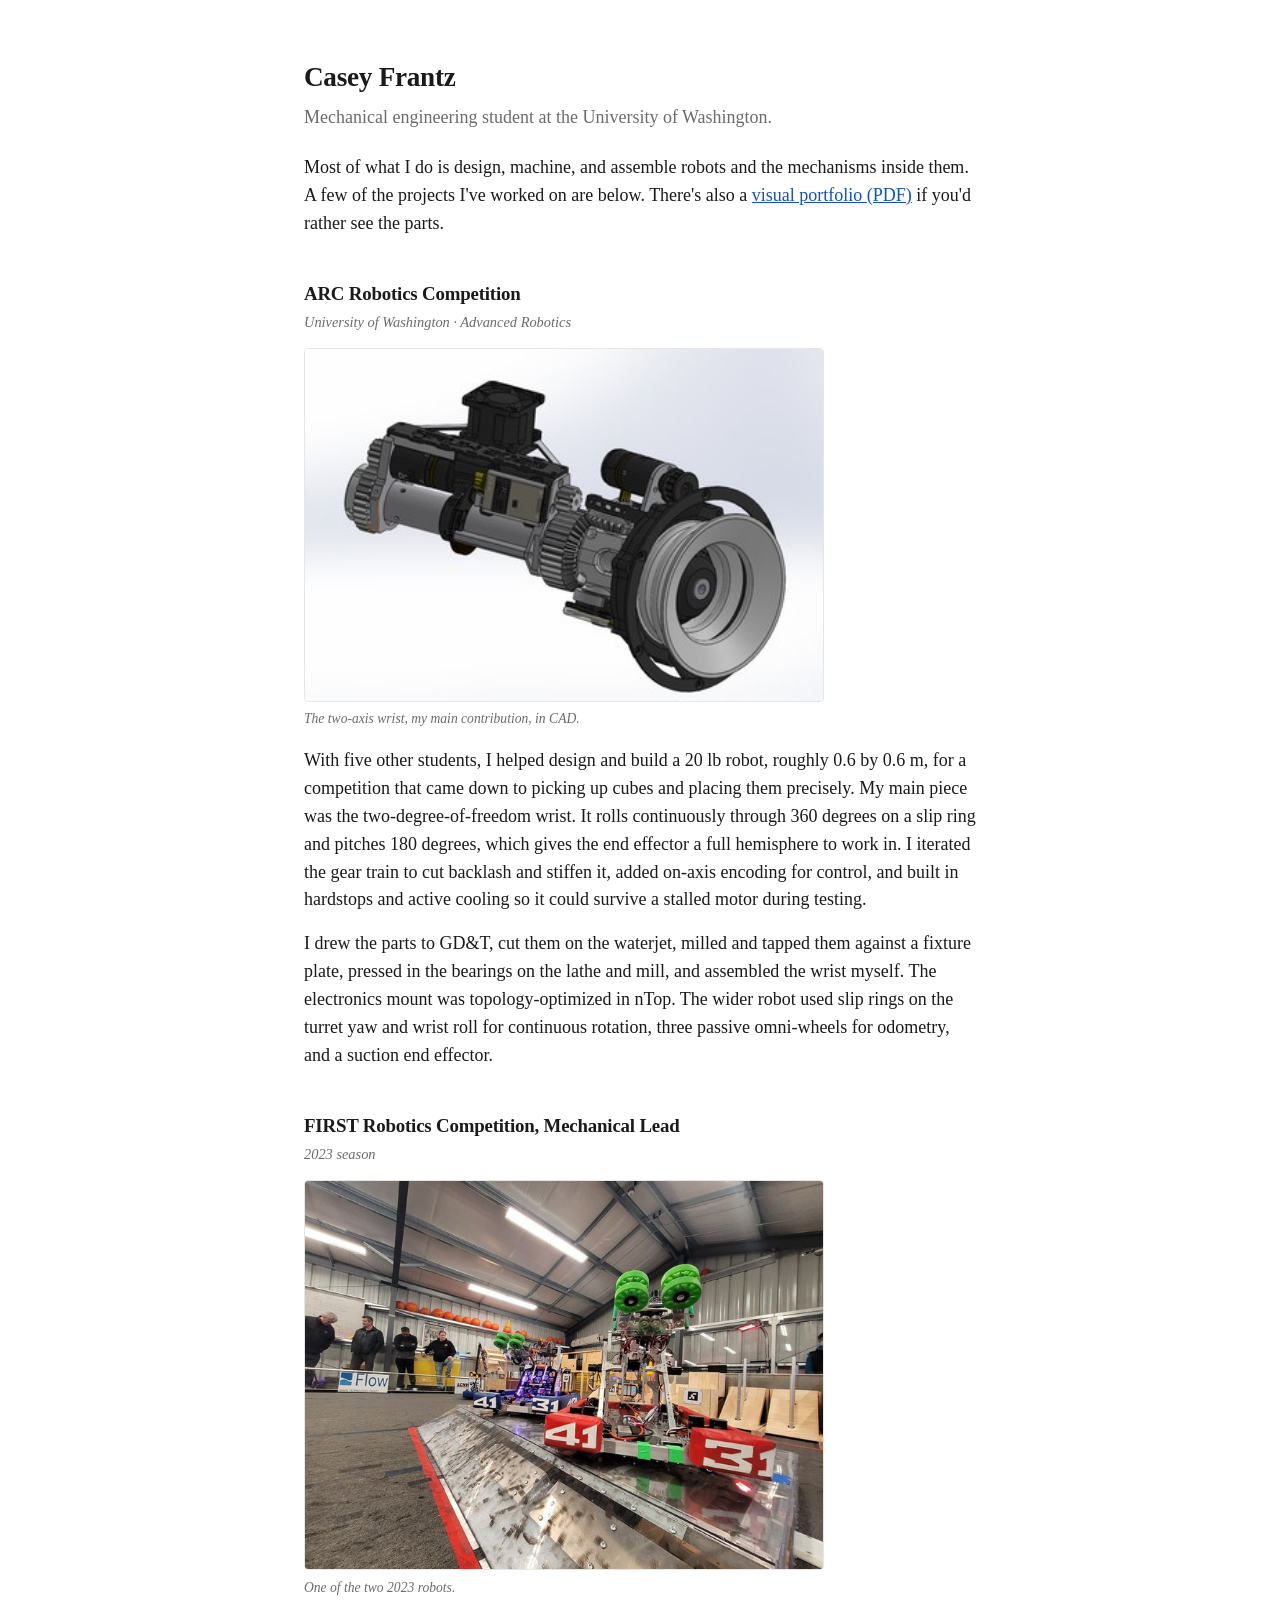
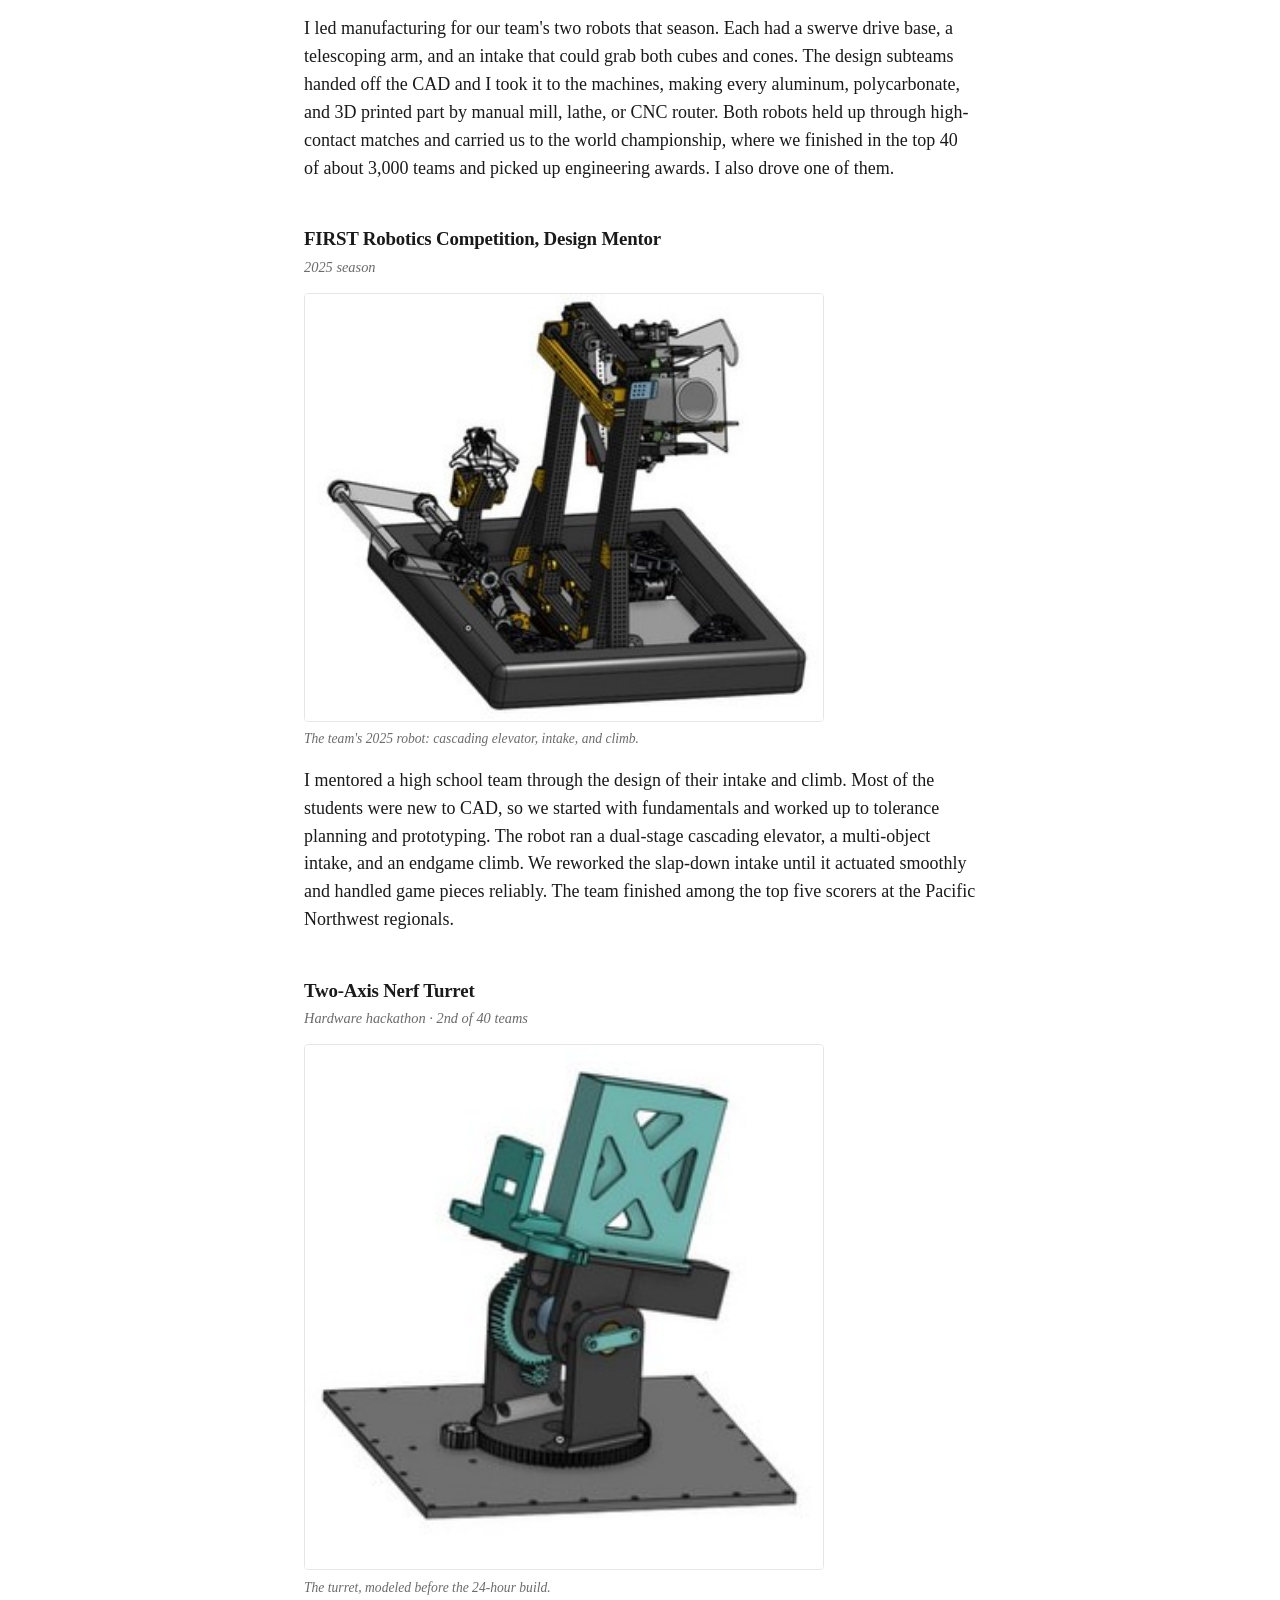
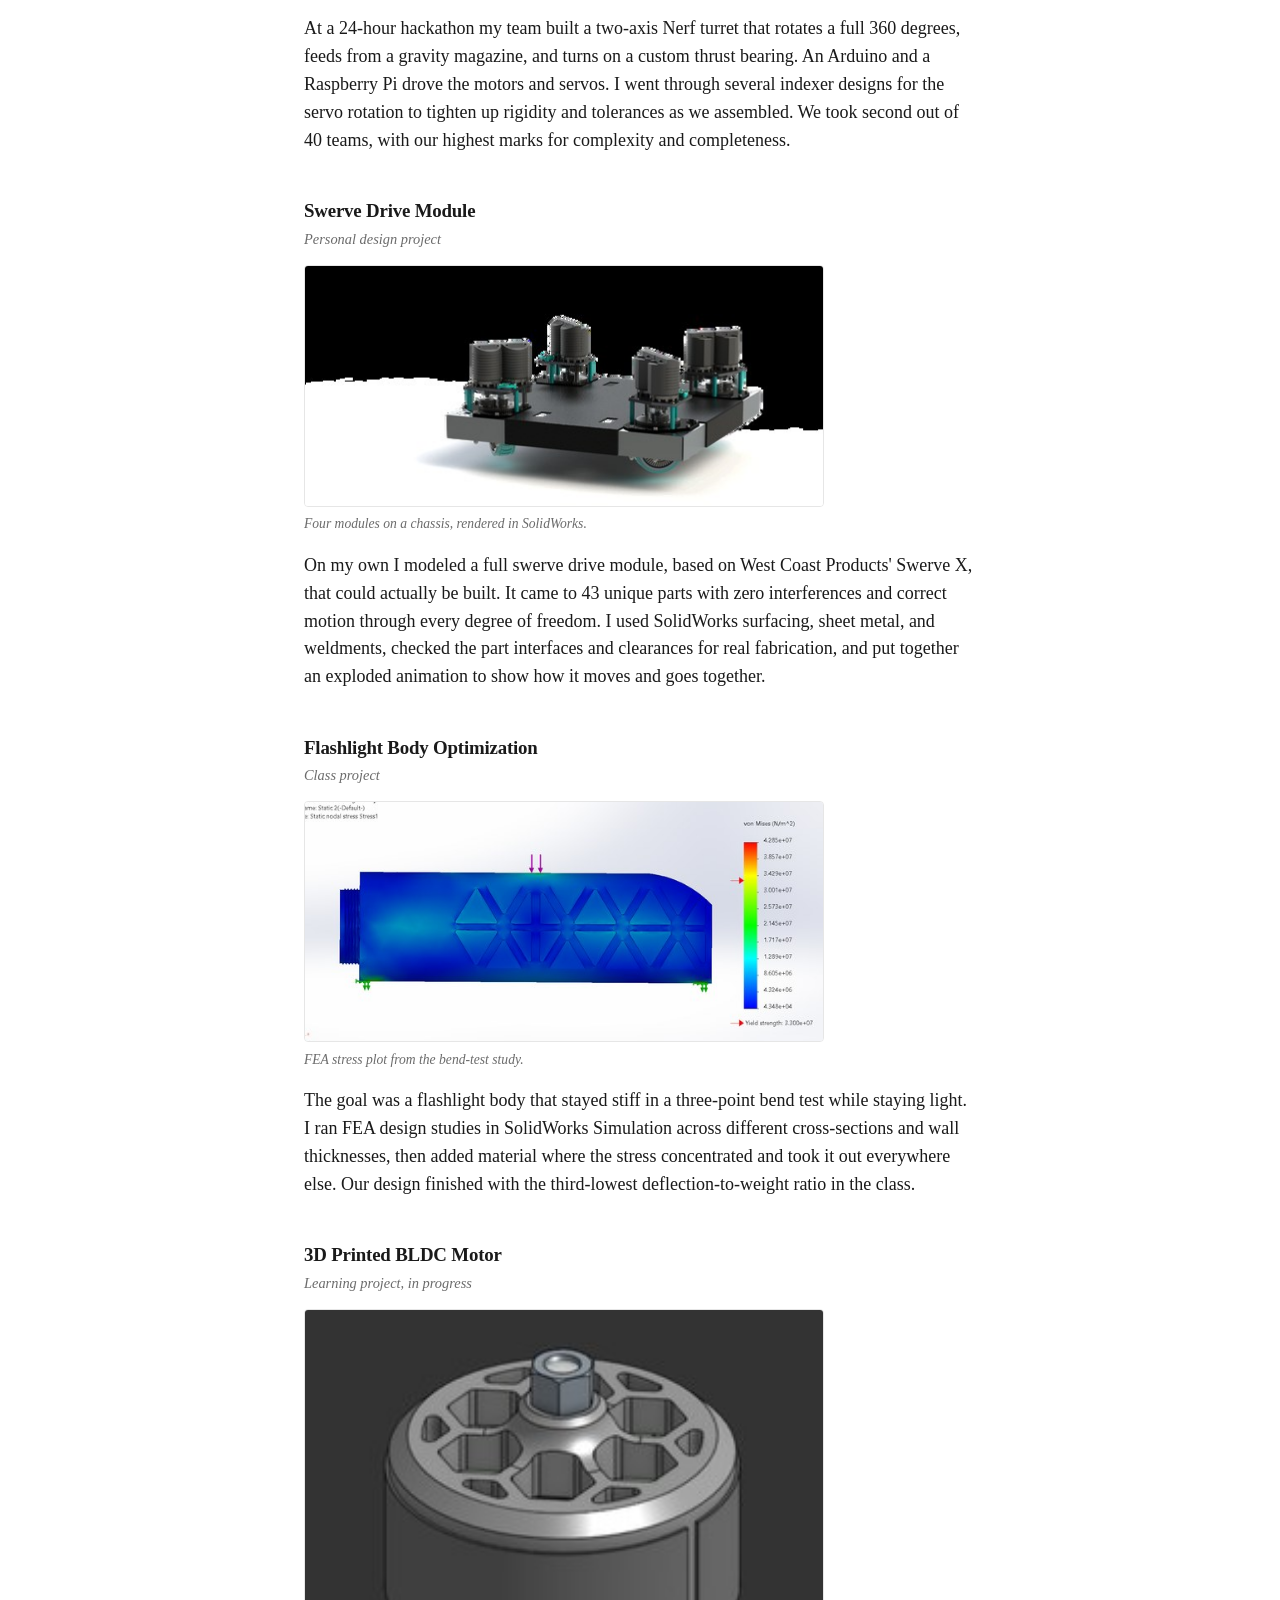
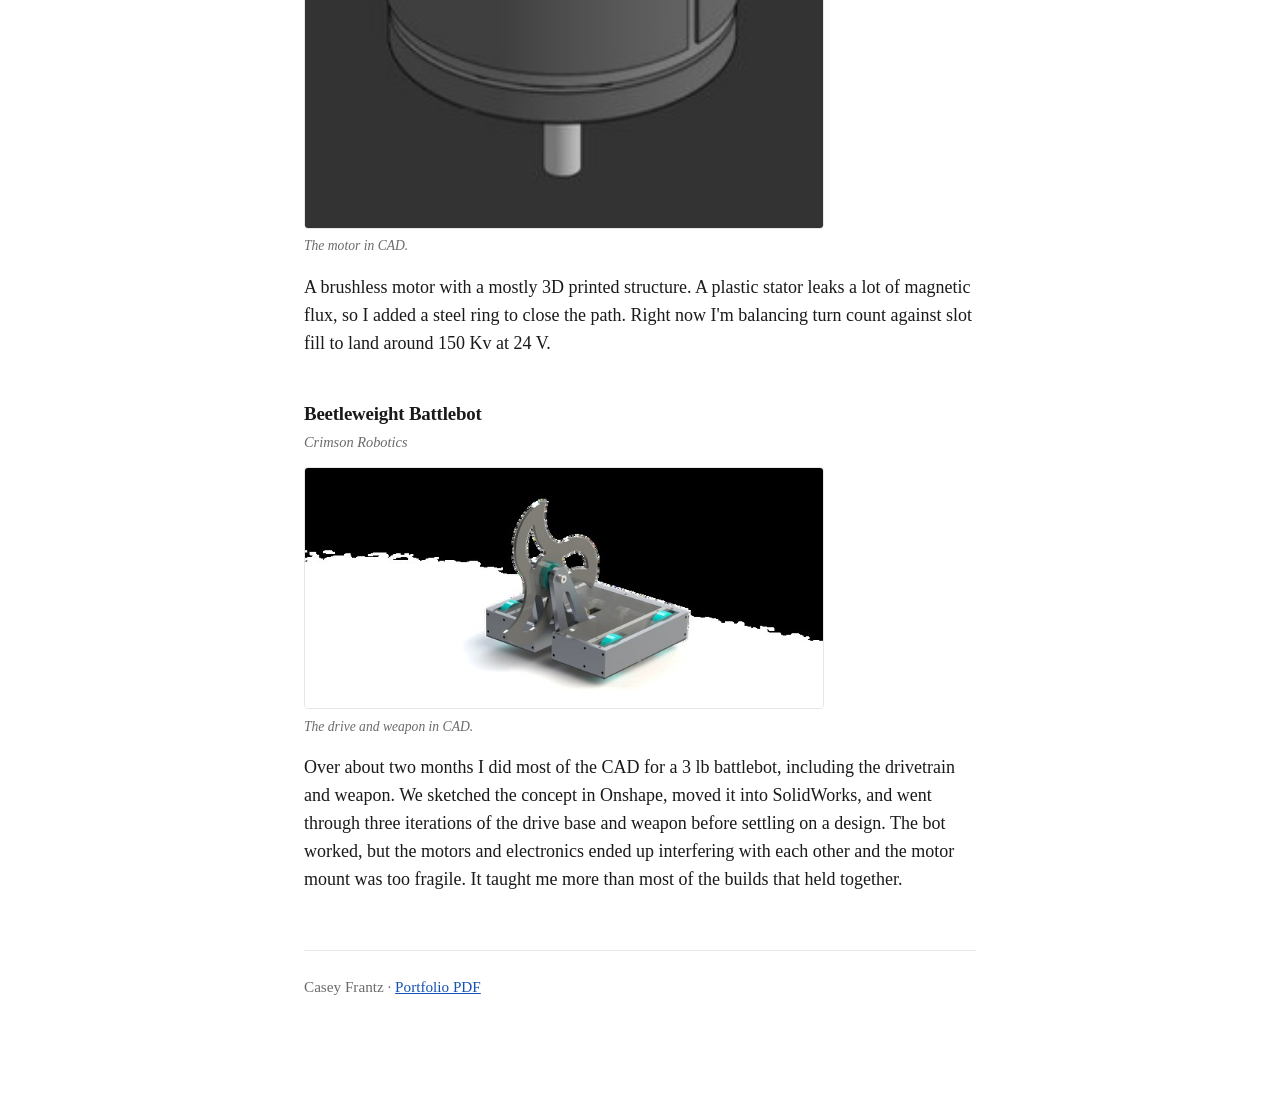
==== index.html @ 28f23a77 "Rebuild portfolio as a minimal project site with photos Replace the PDF-in-an-iframe with a lightwei" ====
<!DOCTYPE html>
<html lang="en">
<head>
  <meta charset="UTF-8" />
  <meta name="viewport" content="width=device-width, initial-scale=1" />
  <title>Casey Frantz</title>
  <meta name="description" content="Casey Frantz — mechanical engineering student at the University of Washington. Robots, mechanisms, and machined parts." />
  <style>
    :root {
      --bg: #ffffff;
      --text: #1a1a1a;
      --muted: #6b6b6b;
      --link: #1552b5;
      --rule: #e6e6e6;
    }
    @media (prefers-color-scheme: dark) {
      :root {
        --bg: #131313;
        --text: #e6e6e6;
        --muted: #9a9a9a;
        --link: #7ea6ff;
        --rule: #2a2a2a;
      }
    }
    * { box-sizing: border-box; }
    html { -webkit-text-size-adjust: 100%; }
    body {
      background: var(--bg);
      color: var(--text);
      font-family: Georgia, Charter, "Times New Roman", serif;
      font-size: 18px;
      line-height: 1.55;
      margin: 0;
      padding: 3.5rem 1.25rem 5rem;
    }
    .wrap { max-width: 42rem; margin: 0 auto; }
    header { margin-bottom: 2.5rem; }
    h1 {
      font-size: 1.7rem;
      font-weight: 700;
      margin: 0 0 0.35rem;
      letter-spacing: -0.01em;
    }
    .tagline { color: var(--muted); margin: 0; }
    .intro { margin: 1.4rem 0 0; }
    .intro a { color: var(--link); }

    section { margin-top: 2.6rem; }
    h2 {
      font-size: 1.18rem;
      font-weight: 700;
      margin: 0 0 0.15rem;
      letter-spacing: -0.01em;
    }
    .meta {
      color: var(--muted);
      font-size: 0.9rem;
      font-style: italic;
      margin: 0 0 0.7rem;
    }
    p { margin: 0 0 1rem; }
    a { color: var(--link); }

    figure { margin: 0.9rem 0 1.1rem; }
    figure img {
      display: block;
      width: 100%;
      max-width: 520px;
      height: auto;
      border: 1px solid var(--rule);
      border-radius: 4px;
      background: #fff;
    }
    figcaption {
      color: var(--muted);
      font-size: 0.85rem;
      font-style: italic;
      margin-top: 0.4rem;
    }

    footer {
      margin-top: 3.5rem;
      padding-top: 1.5rem;
      border-top: 1px solid var(--rule);
      color: var(--muted);
      font-size: 0.95rem;
    }
    footer a { color: var(--link); }
  </style>
</head>
<body>
  <div class="wrap">
    <header>
      <h1>Casey Frantz</h1>
      <p class="tagline">Mechanical engineering student at the University of Washington.</p>
      <p class="intro">Most of what I do is design, machine, and assemble robots and the mechanisms inside them. A few of the projects I've worked on are below. There's also a <a href="casey-frantz-portfolio.pdf">visual portfolio (PDF)</a> if you'd rather see the parts.</p>
    </header>

    <section>
      <h2>ARC Robotics Competition</h2>
      <p class="meta">University of Washington &middot; Advanced Robotics</p>
      <figure><img src="img/arc-wrist.jpg" alt="CAD model of the two-axis wrist mechanism" loading="lazy"><figcaption>The two-axis wrist, my main contribution, in CAD.</figcaption></figure>
      <p>With five other students, I helped design and build a 20 lb robot, roughly 0.6 by 0.6 m, for a competition that came down to picking up cubes and placing them precisely. My main piece was the two-degree-of-freedom wrist. It rolls continuously through 360 degrees on a slip ring and pitches 180 degrees, which gives the end effector a full hemisphere to work in. I iterated the gear train to cut backlash and stiffen it, added on-axis encoding for control, and built in hardstops and active cooling so it could survive a stalled motor during testing.</p>
      <p>I drew the parts to GD&amp;T, cut them on the waterjet, milled and tapped them against a fixture plate, pressed in the bearings on the lathe and mill, and assembled the wrist myself. The electronics mount was topology-optimized in nTop. The wider robot used slip rings on the turret yaw and wrist roll for continuous rotation, three passive omni-wheels for odometry, and a suction end effector.</p>
    </section>

    <section>
      <h2>FIRST Robotics Competition, Mechanical Lead</h2>
      <p class="meta">2023 season</p>
      <figure><img src="img/frc-lead.jpg" alt="One of the 2023 competition robots on the field" loading="lazy"><figcaption>One of the two 2023 robots.</figcaption></figure>
      <p>I led manufacturing for our team's two robots that season. Each had a swerve drive base, a telescoping arm, and an intake that could grab both cubes and cones. The design subteams handed off the CAD and I took it to the machines, making every aluminum, polycarbonate, and 3D printed part by manual mill, lathe, or CNC router. Both robots held up through high-contact matches and carried us to the world championship, where we finished in the top 40 of about 3,000 teams and picked up engineering awards. I also drove one of them.</p>
    </section>

    <section>
      <h2>FIRST Robotics Competition, Design Mentor</h2>
      <p class="meta">2025 season</p>
      <figure><img src="img/frc-mentor.jpg" alt="CAD model of the 2025 team robot" loading="lazy"><figcaption>The team's 2025 robot: cascading elevator, intake, and climb.</figcaption></figure>
      <p>I mentored a high school team through the design of their intake and climb. Most of the students were new to CAD, so we started with fundamentals and worked up to tolerance planning and prototyping. The robot ran a dual-stage cascading elevator, a multi-object intake, and an endgame climb. We reworked the slap-down intake until it actuated smoothly and handled game pieces reliably. The team finished among the top five scorers at the Pacific Northwest regionals.</p>
    </section>

    <section>
      <h2>Two-Axis Nerf Turret</h2>
      <p class="meta">Hardware hackathon &middot; 2nd of 40 teams</p>
      <figure><img src="img/nerf-turret.jpg" alt="CAD model of the two-axis Nerf turret" loading="lazy"><figcaption>The turret, modeled before the 24-hour build.</figcaption></figure>
      <p>At a 24-hour hackathon my team built a two-axis Nerf turret that rotates a full 360 degrees, feeds from a gravity magazine, and turns on a custom thrust bearing. An Arduino and a Raspberry Pi drove the motors and servos. I went through several indexer designs for the servo rotation to tighten up rigidity and tolerances as we assembled. We took second out of 40 teams, with our highest marks for complexity and completeness.</p>
    </section>

    <section>
      <h2>Swerve Drive Module</h2>
      <p class="meta">Personal design project</p>
      <figure><img src="img/swerve.jpg" alt="SolidWorks render of four swerve drive modules on a chassis" loading="lazy"><figcaption>Four modules on a chassis, rendered in SolidWorks.</figcaption></figure>
      <p>On my own I modeled a full swerve drive module, based on West Coast Products' Swerve X, that could actually be built. It came to 43 unique parts with zero interferences and correct motion through every degree of freedom. I used SolidWorks surfacing, sheet metal, and weldments, checked the part interfaces and clearances for real fabrication, and put together an exploded animation to show how it moves and goes together.</p>
    </section>

    <section>
      <h2>Flashlight Body Optimization</h2>
      <p class="meta">Class project</p>
      <figure><img src="img/flashlight-fea.jpg" alt="FEA stress plot of the flashlight body under a three-point bend load" loading="lazy"><figcaption>FEA stress plot from the bend-test study.</figcaption></figure>
      <p>The goal was a flashlight body that stayed stiff in a three-point bend test while staying light. I ran FEA design studies in SolidWorks Simulation across different cross-sections and wall thicknesses, then added material where the stress concentrated and took it out everywhere else. Our design finished with the third-lowest deflection-to-weight ratio in the class.</p>
    </section>

    <section>
      <h2>3D Printed BLDC Motor</h2>
      <p class="meta">Learning project, in progress</p>
      <figure><img src="img/bldc.jpg" alt="CAD model of the 3D printed brushless motor" loading="lazy"><figcaption>The motor in CAD.</figcaption></figure>
      <p>A brushless motor with a mostly 3D printed structure. A plastic stator leaks a lot of magnetic flux, so I added a steel ring to close the path. Right now I'm balancing turn count against slot fill to land around 150 Kv at 24 V.</p>
    </section>

    <section>
      <h2>Beetleweight Battlebot</h2>
      <p class="meta">Crimson Robotics</p>
      <figure><img src="img/battlebot.jpg" alt="CAD model of the 3 lb battlebot's drive and weapon" loading="lazy"><figcaption>The drive and weapon in CAD.</figcaption></figure>
      <p>Over about two months I did most of the CAD for a 3 lb battlebot, including the drivetrain and weapon. We sketched the concept in Onshape, moved it into SolidWorks, and went through three iterations of the drive base and weapon before settling on a design. The bot worked, but the motors and electronics ended up interfering with each other and the motor mount was too fragile. It taught me more than most of the builds that held together.</p>
    </section>

    <footer>
      <p>Casey Frantz &middot; <a href="casey-frantz-portfolio.pdf">Portfolio PDF</a></p>
    </footer>
  </div>
</body>
</html>
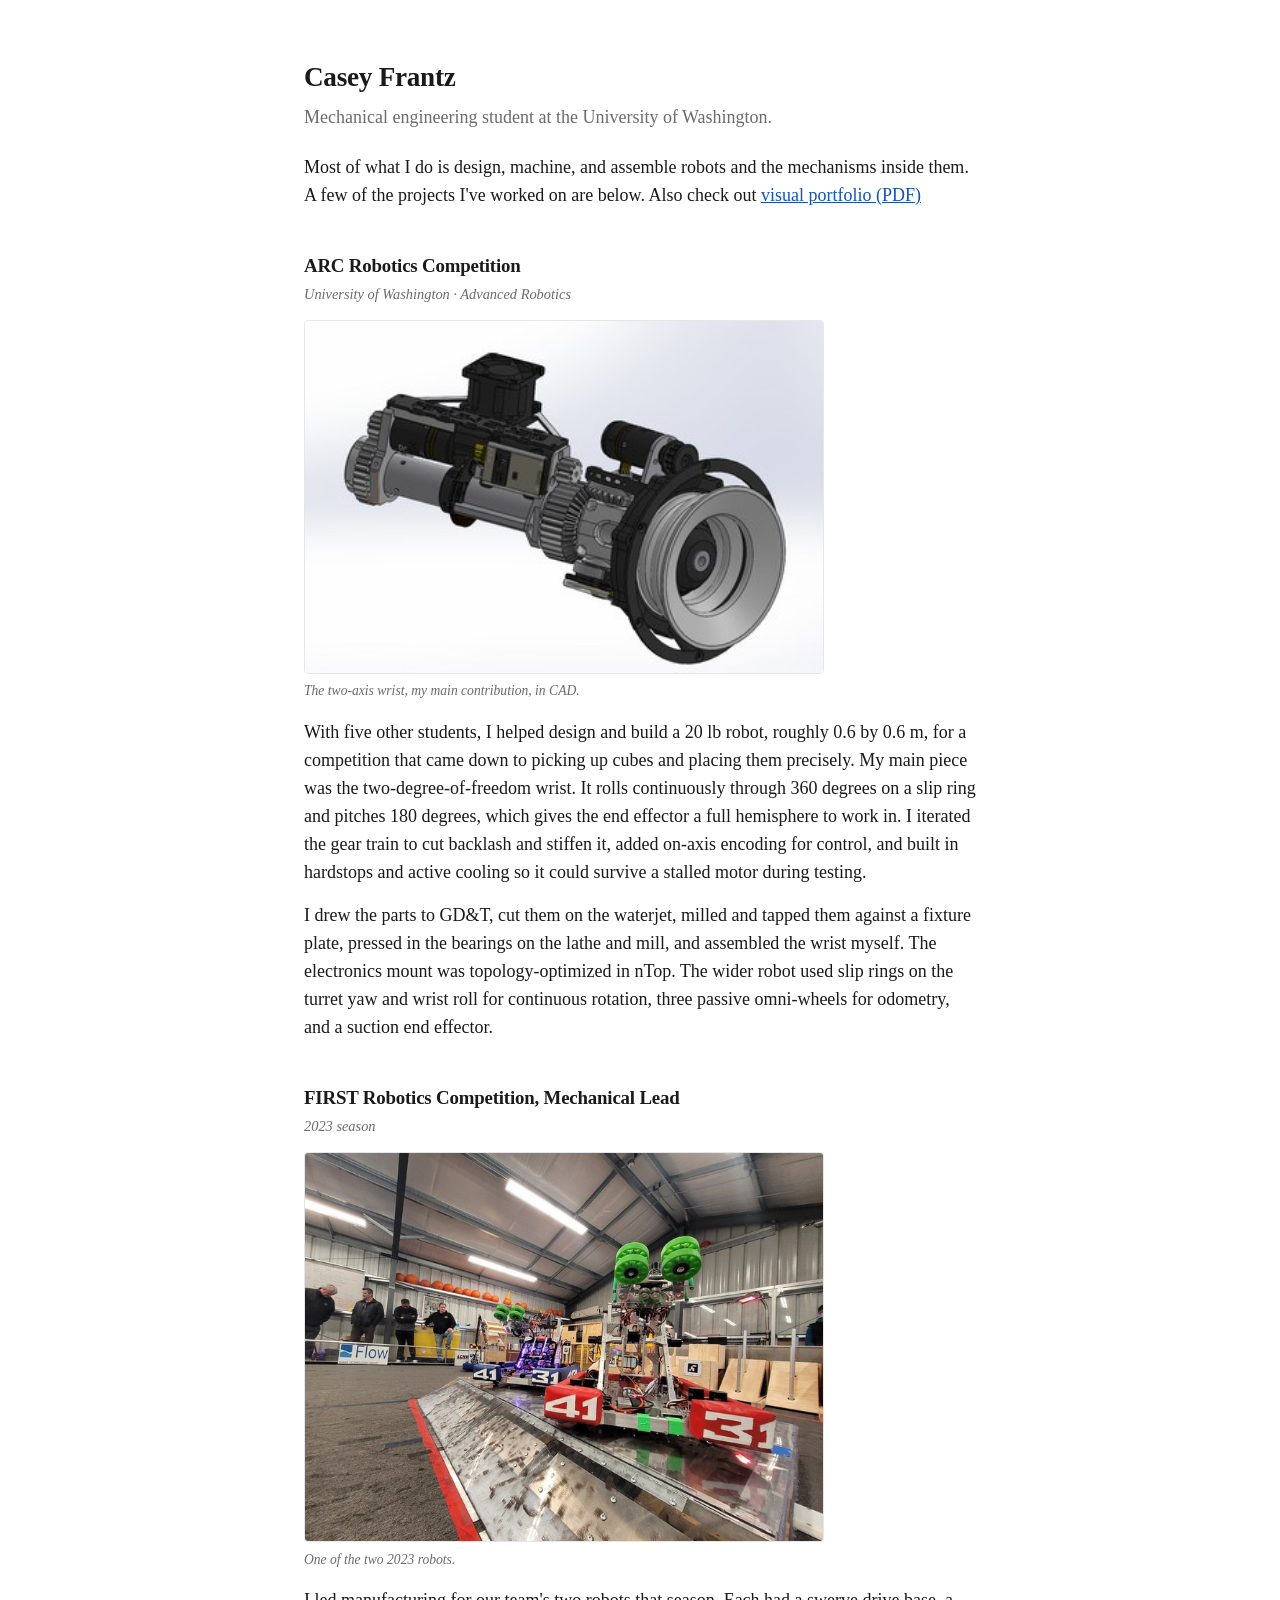
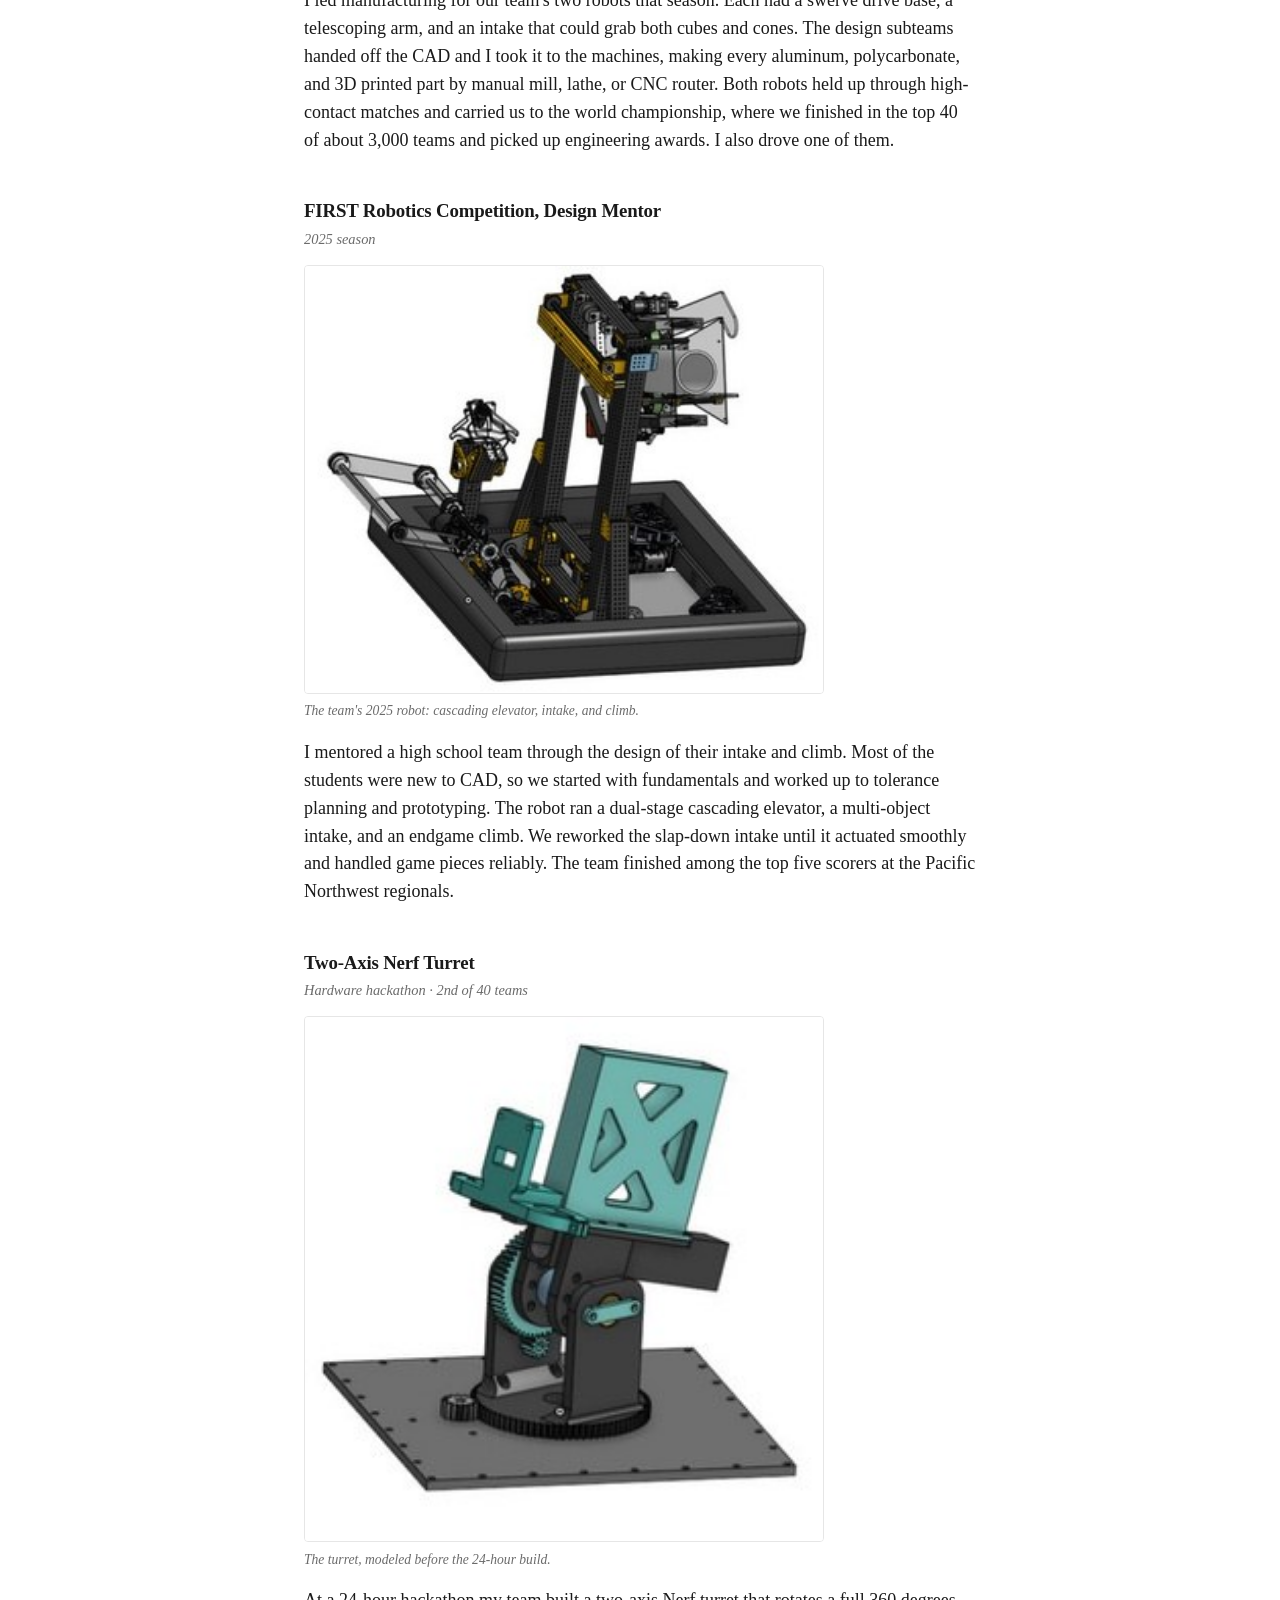
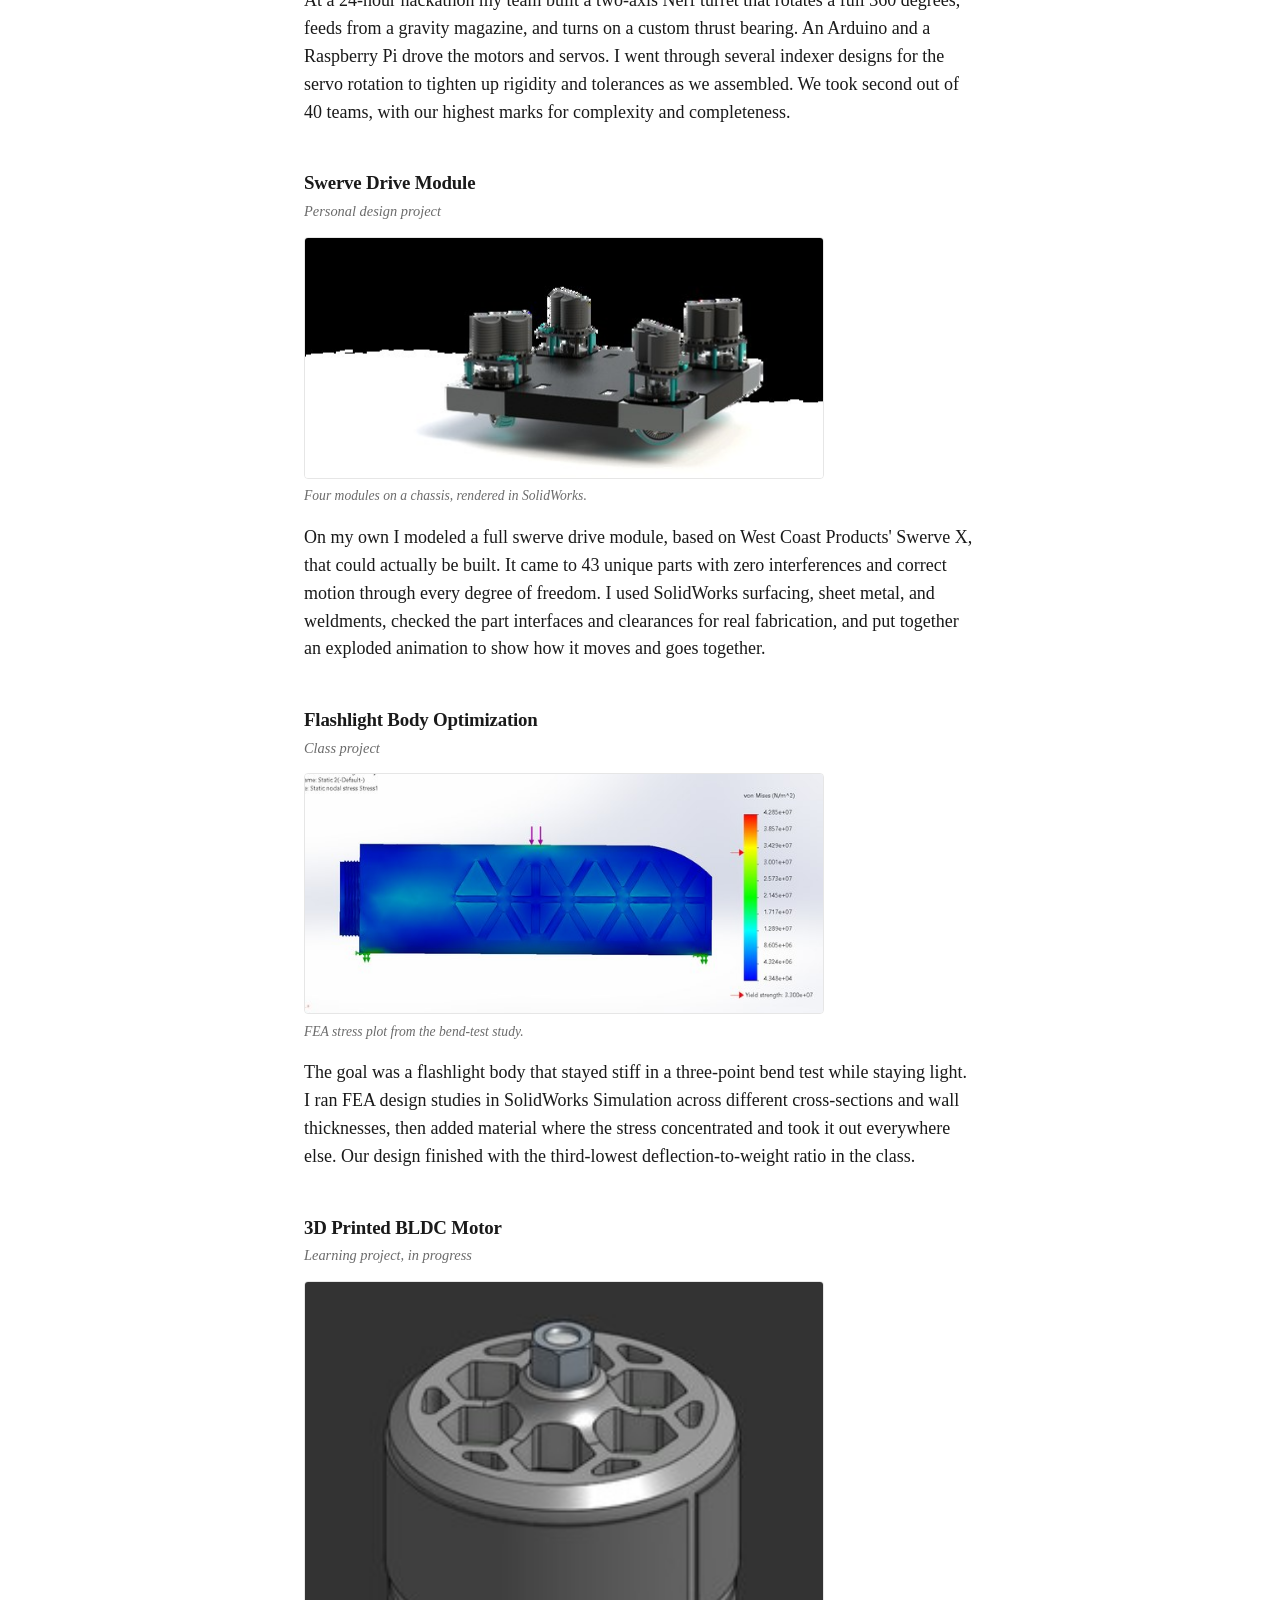
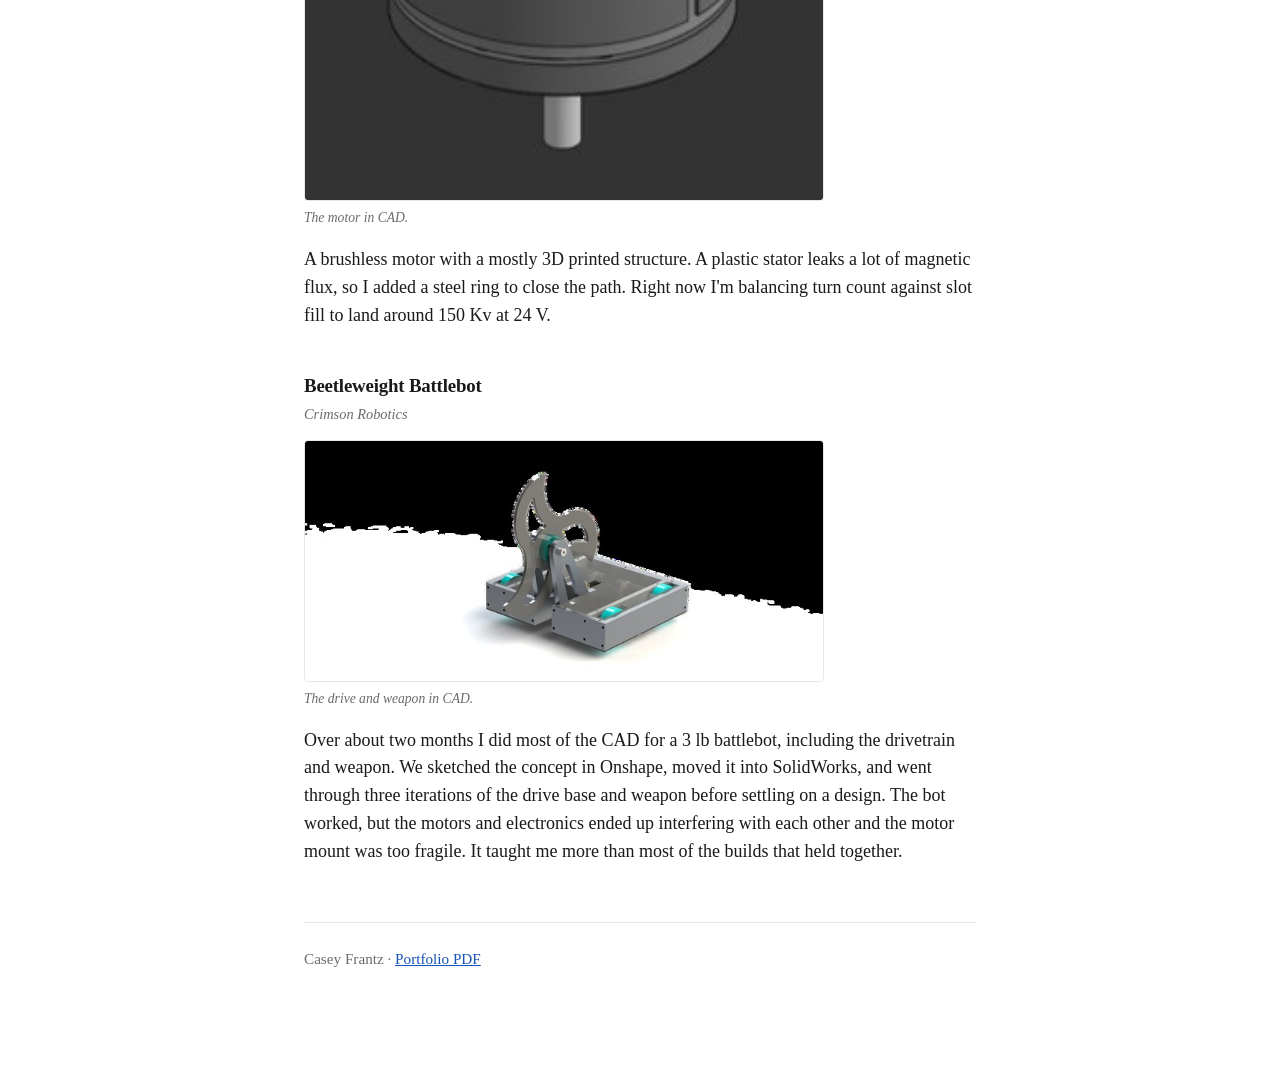
==== commit e181d25e: "Update index.html" ====
--- a/index.html
+++ b/index.html
@@ -93,7 +93,7 @@
     <header>
       <h1>Casey Frantz</h1>
       <p class="tagline">Mechanical engineering student at the University of Washington.</p>
-      <p class="intro">Most of what I do is design, machine, and assemble robots and the mechanisms inside them. A few of the projects I've worked on are below. There's also a <a href="casey-frantz-portfolio.pdf">visual portfolio (PDF)</a> if you'd rather see the parts.</p>
+      <p class="intro">Most of what I do is design, machine, and assemble robots and the mechanisms inside them. A few of the projects I've worked on are below. Also check out <a href="casey-frantz-portfolio.pdf">visual portfolio (PDF)</a></p>
     </header>
 
     <section>
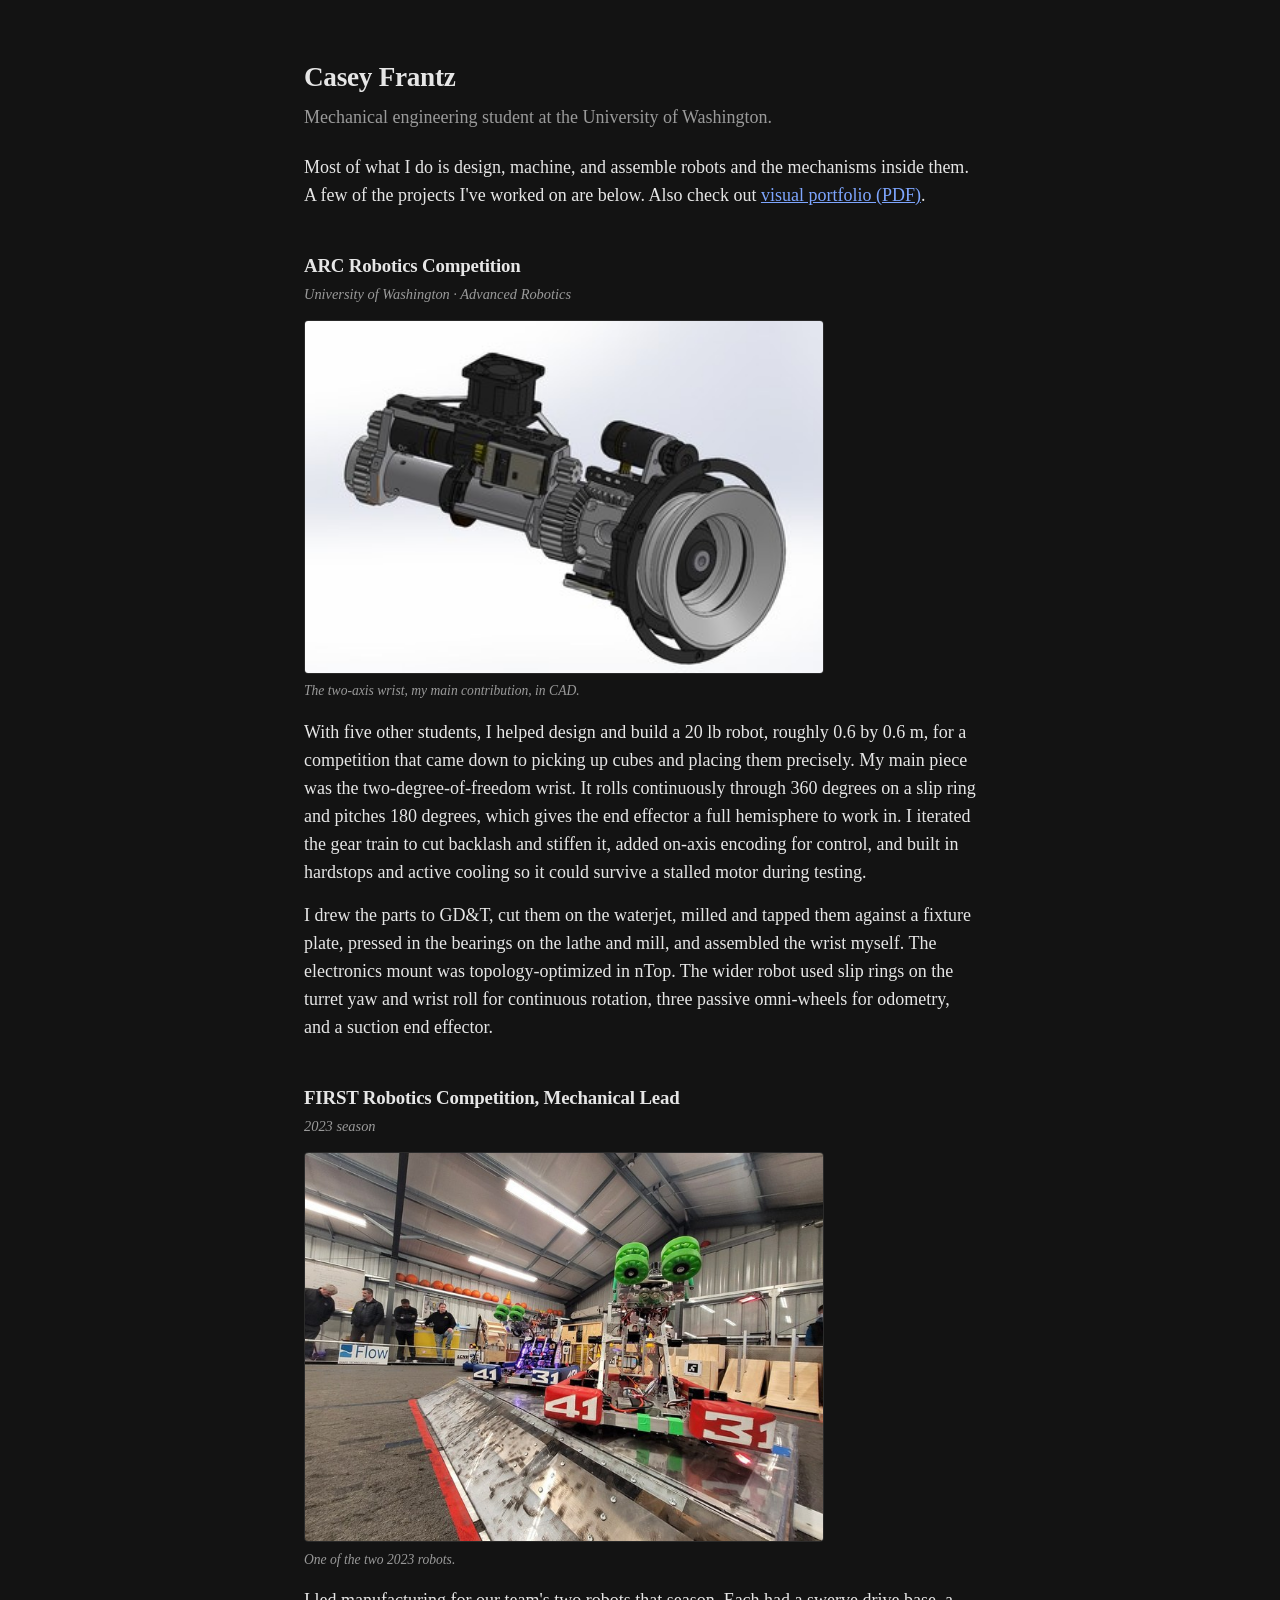
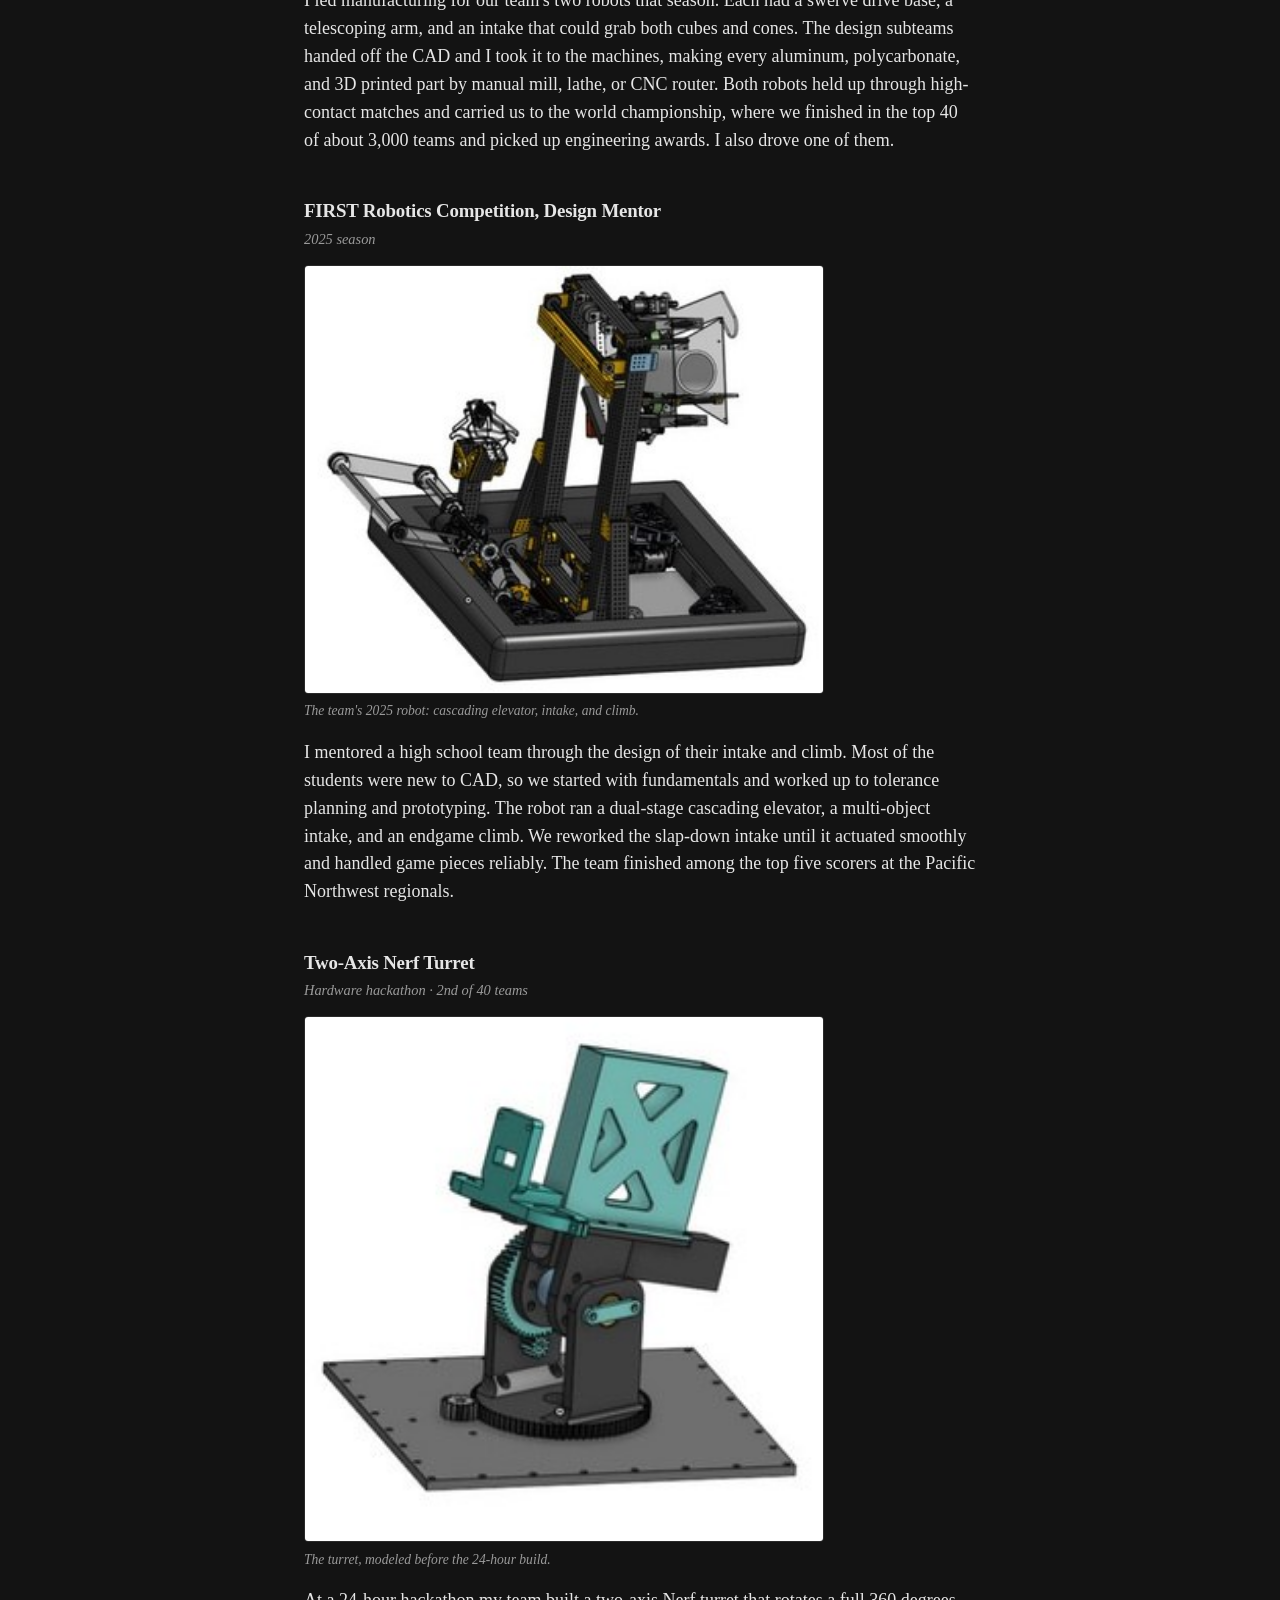
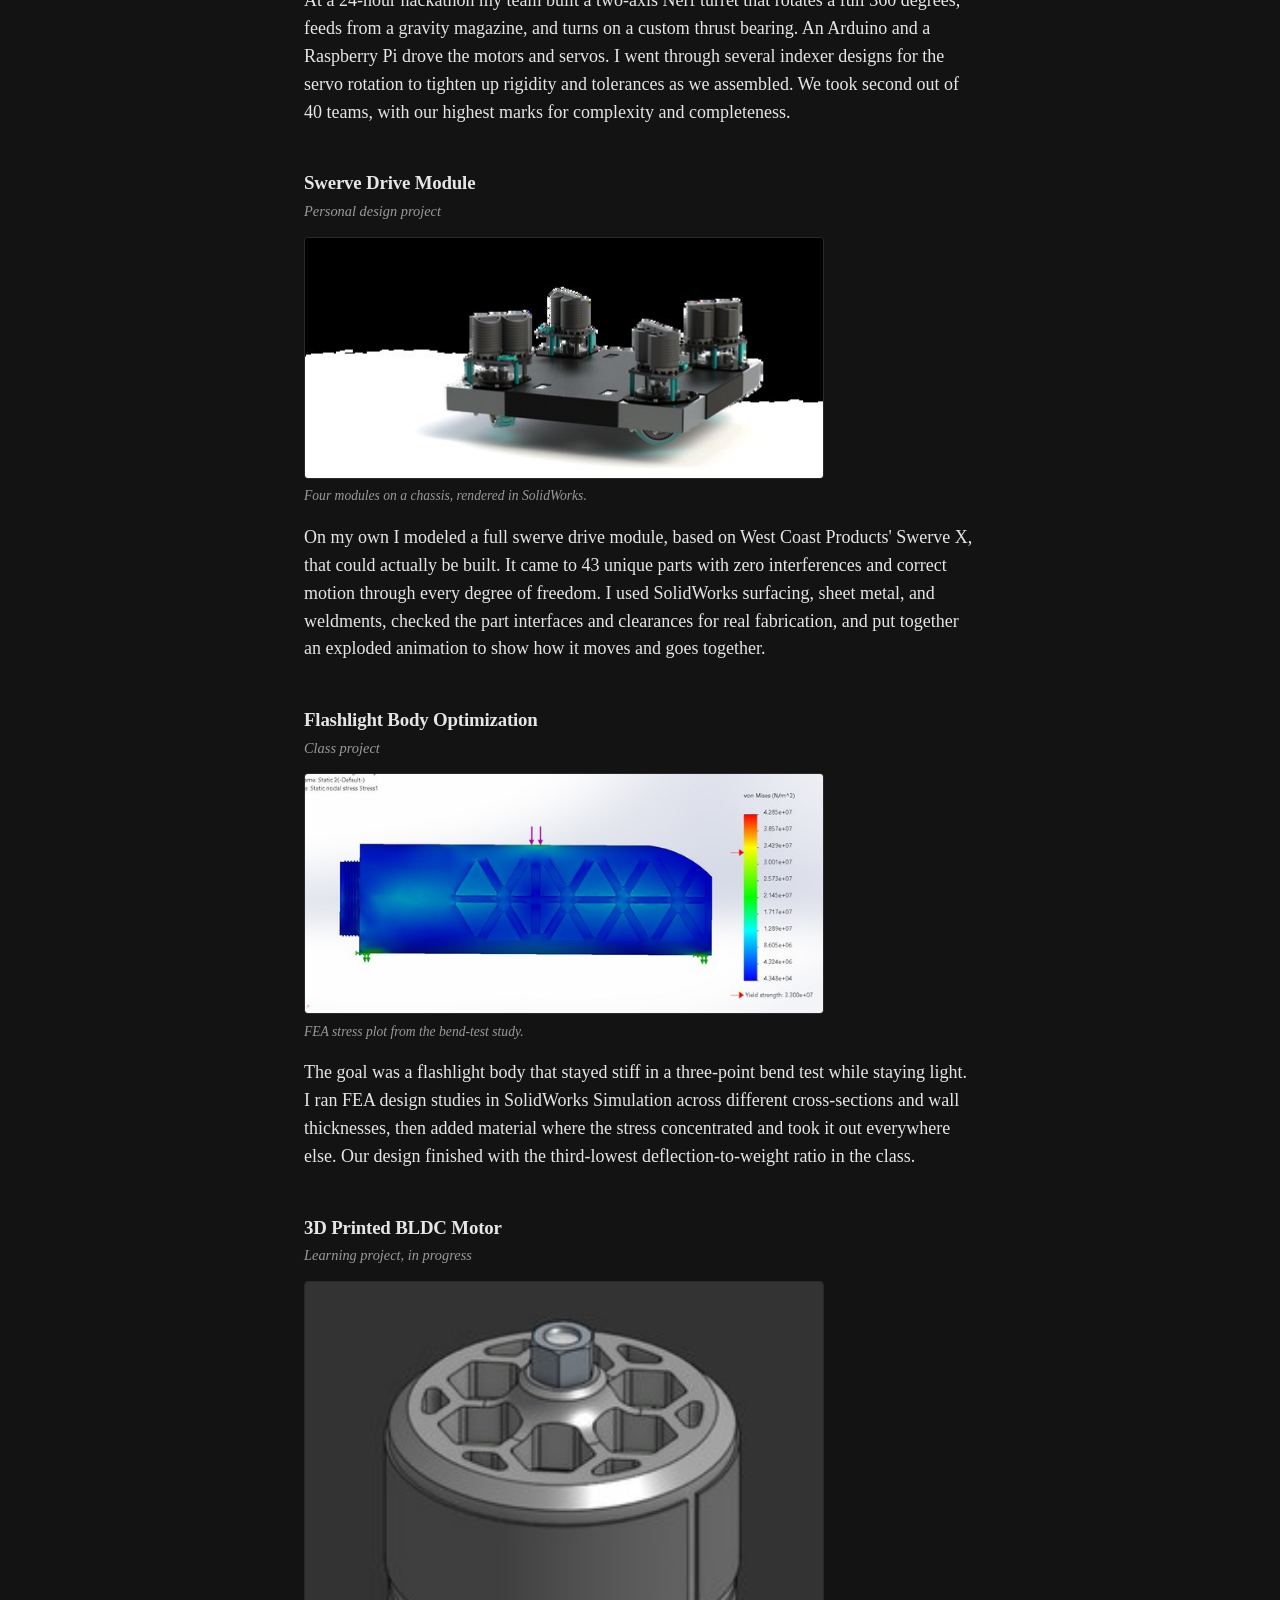
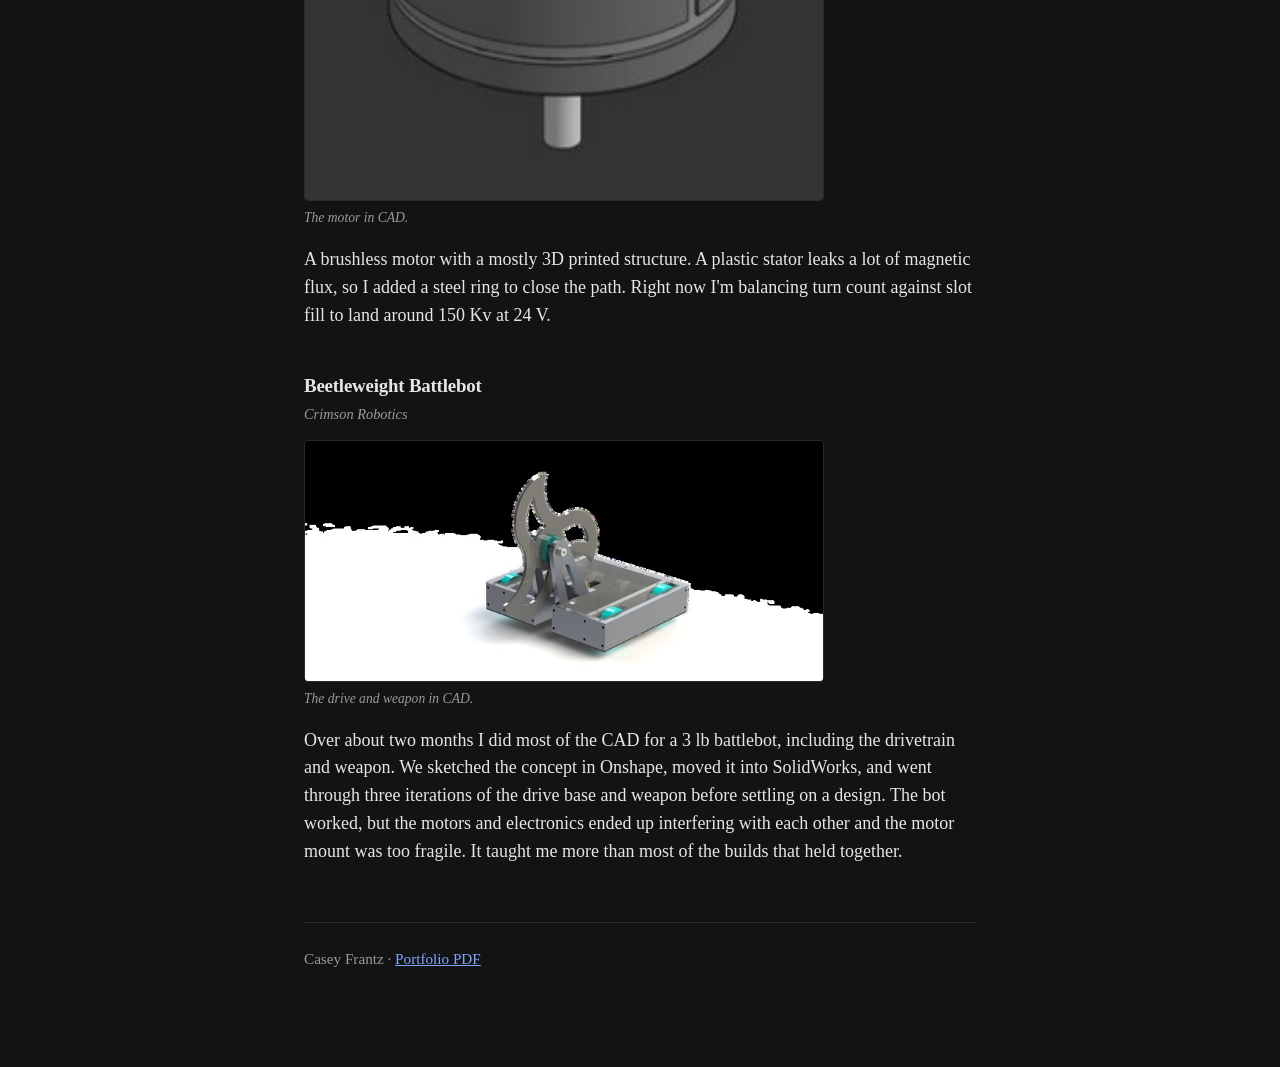
==== commit 2f5323c4: "Modify meta description and intro text in index.html Updated the description meta tag and adjusted t" ====
--- a/index.html
+++ b/index.html
@@ -4,7 +4,7 @@
   <meta charset="UTF-8" />
   <meta name="viewport" content="width=device-width, initial-scale=1" />
   <title>Casey Frantz</title>
-  <meta name="description" content="Casey Frantz — mechanical engineering student at the University of Washington. Robots, mechanisms, and machined parts." />
+  <meta name="description" content="Casey Frantz — mechanical engineering student at the University of Washington. Robotics &amp; Motors" />
   <style>
     :root {
       --bg: #ffffff;
@@ -13,7 +13,7 @@
       --link: #1552b5;
       --rule: #e6e6e6;
     }
-    @media (prefers-color-scheme: dark) {
+    @media (prefers-color-scheme: light) {
       :root {
         --bg: #131313;
         --text: #e6e6e6;
@@ -93,7 +93,7 @@
     <header>
       <h1>Casey Frantz</h1>
       <p class="tagline">Mechanical engineering student at the University of Washington.</p>
-      <p class="intro">Most of what I do is design, machine, and assemble robots and the mechanisms inside them. A few of the projects I've worked on are below. Also check out <a href="casey-frantz-portfolio.pdf">visual portfolio (PDF)</a></p>
+      <p class="intro">Most of what I do is design, machine, and assemble robots and the mechanisms inside them. A few of the projects I've worked on are below. Also check out <a href="casey-frantz-portfolio.pdf">visual portfolio (PDF)</a>.</p>
     </header>
 
     <section>
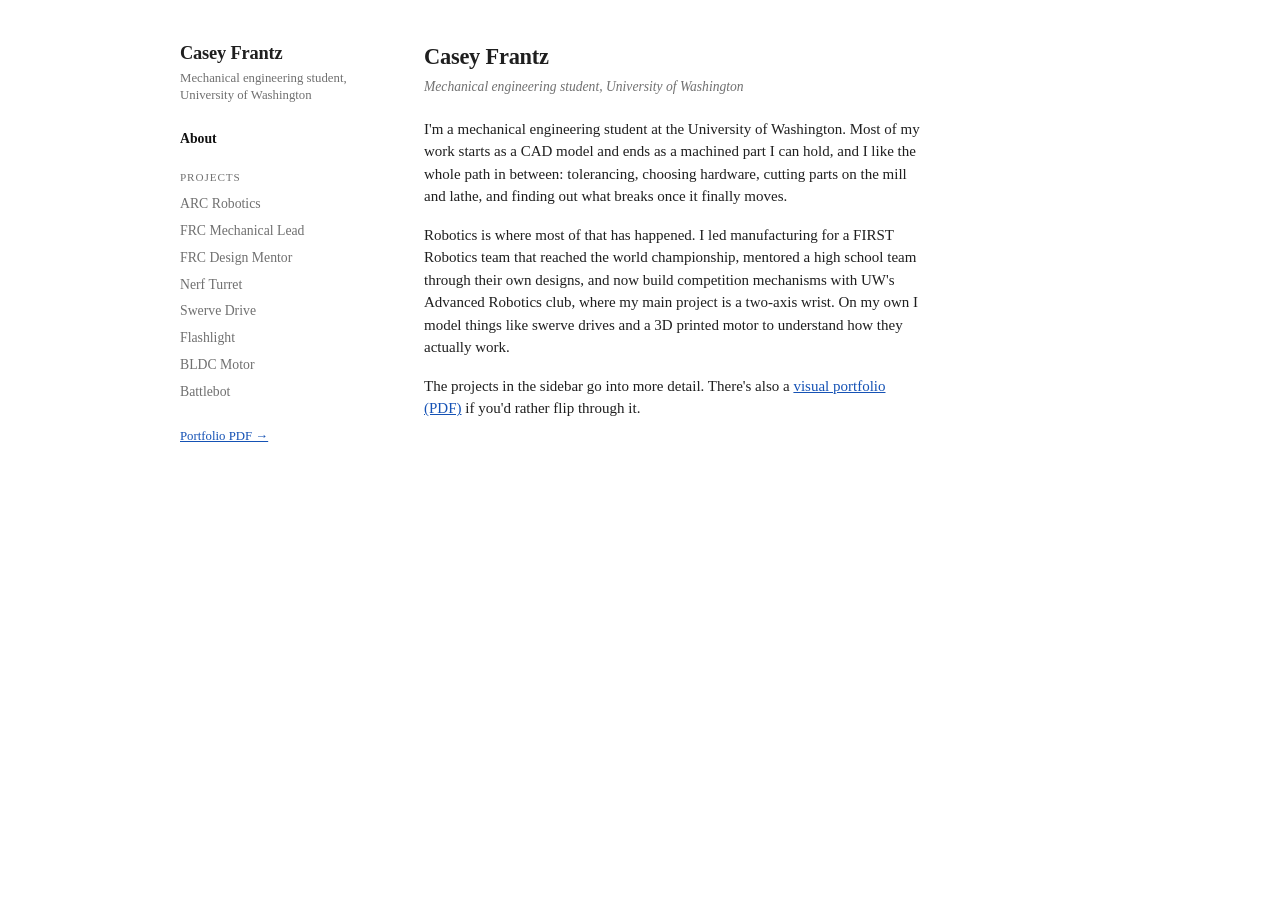
==== commit 90fcfdc2: "Restructure into a multi-page site with an intro and per-project pages Home page is now a short intr" ====
--- a/index.html
+++ b/index.html
@@ -4,158 +4,35 @@
   <meta charset="UTF-8" />
   <meta name="viewport" content="width=device-width, initial-scale=1" />
   <title>Casey Frantz</title>
-  <meta name="description" content="Casey Frantz — mechanical engineering student at the University of Washington. Robotics &amp; Motors" />
-  <style>
-    :root {
-      --bg: #ffffff;
-      --text: #1a1a1a;
-      --muted: #6b6b6b;
-      --link: #1552b5;
-      --rule: #e6e6e6;
-    }
-    @media (prefers-color-scheme: light) {
-      :root {
-        --bg: #131313;
-        --text: #e6e6e6;
-        --muted: #9a9a9a;
-        --link: #7ea6ff;
-        --rule: #2a2a2a;
-      }
-    }
-    * { box-sizing: border-box; }
-    html { -webkit-text-size-adjust: 100%; }
-    body {
-      background: var(--bg);
-      color: var(--text);
-      font-family: Georgia, Charter, "Times New Roman", serif;
-      font-size: 18px;
-      line-height: 1.55;
-      margin: 0;
-      padding: 3.5rem 1.25rem 5rem;
-    }
-    .wrap { max-width: 42rem; margin: 0 auto; }
-    header { margin-bottom: 2.5rem; }
-    h1 {
-      font-size: 1.7rem;
-      font-weight: 700;
-      margin: 0 0 0.35rem;
-      letter-spacing: -0.01em;
-    }
-    .tagline { color: var(--muted); margin: 0; }
-    .intro { margin: 1.4rem 0 0; }
-    .intro a { color: var(--link); }
-
-    section { margin-top: 2.6rem; }
-    h2 {
-      font-size: 1.18rem;
-      font-weight: 700;
-      margin: 0 0 0.15rem;
-      letter-spacing: -0.01em;
-    }
-    .meta {
-      color: var(--muted);
-      font-size: 0.9rem;
-      font-style: italic;
-      margin: 0 0 0.7rem;
-    }
-    p { margin: 0 0 1rem; }
-    a { color: var(--link); }
-
-    figure { margin: 0.9rem 0 1.1rem; }
-    figure img {
-      display: block;
-      width: 100%;
-      max-width: 520px;
-      height: auto;
-      border: 1px solid var(--rule);
-      border-radius: 4px;
-      background: #fff;
-    }
-    figcaption {
-      color: var(--muted);
-      font-size: 0.85rem;
-      font-style: italic;
-      margin-top: 0.4rem;
-    }
-
-    footer {
-      margin-top: 3.5rem;
-      padding-top: 1.5rem;
-      border-top: 1px solid var(--rule);
-      color: var(--muted);
-      font-size: 0.95rem;
-    }
-    footer a { color: var(--link); }
-  </style>
+  <meta name="description" content="Casey Frantz, mechanical engineering student at the University of Washington. Robotics and motors." />
+  <link rel="stylesheet" href="style.css" />
 </head>
 <body>
-  <div class="wrap">
-    <header>
-      <h1>Casey Frantz</h1>
-      <p class="tagline">Mechanical engineering student at the University of Washington.</p>
-      <p class="intro">Most of what I do is design, machine, and assemble robots and the mechanisms inside them. A few of the projects I've worked on are below. Also check out <a href="casey-frantz-portfolio.pdf">visual portfolio (PDF)</a>.</p>
-    </header>
-
-    <section>
-      <h2>ARC Robotics Competition</h2>
-      <p class="meta">University of Washington &middot; Advanced Robotics</p>
-      <figure><img src="img/arc-wrist.jpg" alt="CAD model of the two-axis wrist mechanism" loading="lazy"><figcaption>The two-axis wrist, my main contribution, in CAD.</figcaption></figure>
-      <p>With five other students, I helped design and build a 20 lb robot, roughly 0.6 by 0.6 m, for a competition that came down to picking up cubes and placing them precisely. My main piece was the two-degree-of-freedom wrist. It rolls continuously through 360 degrees on a slip ring and pitches 180 degrees, which gives the end effector a full hemisphere to work in. I iterated the gear train to cut backlash and stiffen it, added on-axis encoding for control, and built in hardstops and active cooling so it could survive a stalled motor during testing.</p>
-      <p>I drew the parts to GD&amp;T, cut them on the waterjet, milled and tapped them against a fixture plate, pressed in the bearings on the lathe and mill, and assembled the wrist myself. The electronics mount was topology-optimized in nTop. The wider robot used slip rings on the turret yaw and wrist roll for continuous rotation, three passive omni-wheels for odometry, and a suction end effector.</p>
-    </section>
-
-    <section>
-      <h2>FIRST Robotics Competition, Mechanical Lead</h2>
-      <p class="meta">2023 season</p>
-      <figure><img src="img/frc-lead.jpg" alt="One of the 2023 competition robots on the field" loading="lazy"><figcaption>One of the two 2023 robots.</figcaption></figure>
-      <p>I led manufacturing for our team's two robots that season. Each had a swerve drive base, a telescoping arm, and an intake that could grab both cubes and cones. The design subteams handed off the CAD and I took it to the machines, making every aluminum, polycarbonate, and 3D printed part by manual mill, lathe, or CNC router. Both robots held up through high-contact matches and carried us to the world championship, where we finished in the top 40 of about 3,000 teams and picked up engineering awards. I also drove one of them.</p>
-    </section>
-
-    <section>
-      <h2>FIRST Robotics Competition, Design Mentor</h2>
-      <p class="meta">2025 season</p>
-      <figure><img src="img/frc-mentor.jpg" alt="CAD model of the 2025 team robot" loading="lazy"><figcaption>The team's 2025 robot: cascading elevator, intake, and climb.</figcaption></figure>
-      <p>I mentored a high school team through the design of their intake and climb. Most of the students were new to CAD, so we started with fundamentals and worked up to tolerance planning and prototyping. The robot ran a dual-stage cascading elevator, a multi-object intake, and an endgame climb. We reworked the slap-down intake until it actuated smoothly and handled game pieces reliably. The team finished among the top five scorers at the Pacific Northwest regionals.</p>
-    </section>
-
-    <section>
-      <h2>Two-Axis Nerf Turret</h2>
-      <p class="meta">Hardware hackathon &middot; 2nd of 40 teams</p>
-      <figure><img src="img/nerf-turret.jpg" alt="CAD model of the two-axis Nerf turret" loading="lazy"><figcaption>The turret, modeled before the 24-hour build.</figcaption></figure>
-      <p>At a 24-hour hackathon my team built a two-axis Nerf turret that rotates a full 360 degrees, feeds from a gravity magazine, and turns on a custom thrust bearing. An Arduino and a Raspberry Pi drove the motors and servos. I went through several indexer designs for the servo rotation to tighten up rigidity and tolerances as we assembled. We took second out of 40 teams, with our highest marks for complexity and completeness.</p>
-    </section>
-
-    <section>
-      <h2>Swerve Drive Module</h2>
-      <p class="meta">Personal design project</p>
-      <figure><img src="img/swerve.jpg" alt="SolidWorks render of four swerve drive modules on a chassis" loading="lazy"><figcaption>Four modules on a chassis, rendered in SolidWorks.</figcaption></figure>
-      <p>On my own I modeled a full swerve drive module, based on West Coast Products' Swerve X, that could actually be built. It came to 43 unique parts with zero interferences and correct motion through every degree of freedom. I used SolidWorks surfacing, sheet metal, and weldments, checked the part interfaces and clearances for real fabrication, and put together an exploded animation to show how it moves and goes together.</p>
-    </section>
-
-    <section>
-      <h2>Flashlight Body Optimization</h2>
-      <p class="meta">Class project</p>
-      <figure><img src="img/flashlight-fea.jpg" alt="FEA stress plot of the flashlight body under a three-point bend load" loading="lazy"><figcaption>FEA stress plot from the bend-test study.</figcaption></figure>
-      <p>The goal was a flashlight body that stayed stiff in a three-point bend test while staying light. I ran FEA design studies in SolidWorks Simulation across different cross-sections and wall thicknesses, then added material where the stress concentrated and took it out everywhere else. Our design finished with the third-lowest deflection-to-weight ratio in the class.</p>
-    </section>
-
-    <section>
-      <h2>3D Printed BLDC Motor</h2>
-      <p class="meta">Learning project, in progress</p>
-      <figure><img src="img/bldc.jpg" alt="CAD model of the 3D printed brushless motor" loading="lazy"><figcaption>The motor in CAD.</figcaption></figure>
-      <p>A brushless motor with a mostly 3D printed structure. A plastic stator leaks a lot of magnetic flux, so I added a steel ring to close the path. Right now I'm balancing turn count against slot fill to land around 150 Kv at 24 V.</p>
-    </section>
-
-    <section>
-      <h2>Beetleweight Battlebot</h2>
-      <p class="meta">Crimson Robotics</p>
-      <figure><img src="img/battlebot.jpg" alt="CAD model of the 3 lb battlebot's drive and weapon" loading="lazy"><figcaption>The drive and weapon in CAD.</figcaption></figure>
-      <p>Over about two months I did most of the CAD for a 3 lb battlebot, including the drivetrain and weapon. We sketched the concept in Onshape, moved it into SolidWorks, and went through three iterations of the drive base and weapon before settling on a design. The bot worked, but the motors and electronics ended up interfering with each other and the motor mount was too fragile. It taught me more than most of the builds that held together.</p>
-    </section>
-
-    <footer>
-      <p>Casey Frantz &middot; <a href="casey-frantz-portfolio.pdf">Portfolio PDF</a></p>
-    </footer>
+  <div class="layout">
+  <nav class="sidebar">
+    <p class="name"><a href="index.html">Casey Frantz</a></p>
+    <p class="role">Mechanical engineering student, University of Washington</p>
+    <ul class="nav">
+      <li><a href="index.html" class="active">About</a></li>
+      <li class="section-label">Projects</li>
+      <li><a href="arc-robotics.html">ARC Robotics</a></li>
+      <li><a href="frc-lead.html">FRC Mechanical Lead</a></li>
+      <li><a href="frc-mentor.html">FRC Design Mentor</a></li>
+      <li><a href="nerf-turret.html">Nerf Turret</a></li>
+      <li><a href="swerve-drive.html">Swerve Drive</a></li>
+      <li><a href="flashlight.html">Flashlight</a></li>
+      <li><a href="bldc-motor.html">BLDC Motor</a></li>
+      <li><a href="battlebot.html">Battlebot</a></li>
+    </ul>
+    <p class="pdf-link"><a href="casey-frantz-portfolio.pdf">Portfolio PDF &rarr;</a></p>
+  </nav>
+  <main class="content">
+    <h1>Casey Frantz</h1>
+    <p class="meta">Mechanical engineering student, University of Washington</p>
+    <p>I'm a mechanical engineering student at the University of Washington. Most of my work starts as a CAD model and ends as a machined part I can hold, and I like the whole path in between: tolerancing, choosing hardware, cutting parts on the mill and lathe, and finding out what breaks once it finally moves.</p>
+    <p>Robotics is where most of that has happened. I led manufacturing for a FIRST Robotics team that reached the world championship, mentored a high school team through their own designs, and now build competition mechanisms with UW's Advanced Robotics club, where my main project is a two-axis wrist. On my own I model things like swerve drives and a 3D printed motor to understand how they actually work.</p>
+    <p>The projects in the sidebar go into more detail. There's also a <a href="casey-frantz-portfolio.pdf">visual portfolio (PDF)</a> if you'd rather flip through it.</p>
+  </main>
   </div>
 </body>
 </html>
--- a/style.css
+++ b/style.css
@@ -0,0 +1,153 @@
+:root {
+  --bg: #ffffff;
+  --text: #1f1f1f;
+  --muted: #707070;
+  --link: #1552b5;
+  --rule: #e6e6e6;
+  --active: #111111;
+}
+@media (prefers-color-scheme: dark) {
+  :root {
+    --bg: #141414;
+    --text: #e4e4e4;
+    --muted: #9a9a9a;
+    --link: #7ea6ff;
+    --rule: #2a2a2a;
+    --active: #ffffff;
+  }
+}
+
+* { box-sizing: border-box; }
+html { -webkit-text-size-adjust: 100%; }
+body {
+  margin: 0;
+  background: var(--bg);
+  color: var(--text);
+  font-family: Georgia, Charter, "Times New Roman", serif;
+  font-size: 15px;
+  line-height: 1.5;
+}
+
+.layout {
+  display: flex;
+  align-items: flex-start;
+  max-width: 60rem;
+  margin: 0 auto;
+}
+
+/* Sidebar */
+.sidebar {
+  position: sticky;
+  top: 0;
+  align-self: flex-start;
+  width: 15rem;
+  flex: none;
+  padding: 2.5rem 1.25rem 2rem;
+  height: 100vh;
+  overflow-y: auto;
+}
+.sidebar .name {
+  font-size: 1.15rem;
+  font-weight: 700;
+  letter-spacing: -0.01em;
+  margin: 0 0 0.15rem;
+}
+.sidebar .name a { color: var(--text); text-decoration: none; }
+.sidebar .role {
+  color: var(--muted);
+  font-size: 0.8rem;
+  margin: 0 0 1.4rem;
+  line-height: 1.35;
+}
+.nav { list-style: none; margin: 0; padding: 0; }
+.nav li { margin: 0 0 0.15rem; }
+.nav .section-label {
+  color: var(--muted);
+  font-size: 0.7rem;
+  text-transform: uppercase;
+  letter-spacing: 0.08em;
+  margin: 1.1rem 0 0.4rem;
+}
+.nav a {
+  color: var(--muted);
+  text-decoration: none;
+  font-size: 0.86rem;
+  display: block;
+  padding: 0.12rem 0;
+}
+.nav a:hover { color: var(--text); }
+.nav a.active { color: var(--active); font-weight: 700; }
+.sidebar .pdf-link {
+  margin-top: 1.4rem;
+  font-size: 0.8rem;
+}
+.sidebar .pdf-link a { color: var(--link); }
+
+/* Content */
+.content {
+  flex: 1;
+  min-width: 0;
+  max-width: 34rem;
+  padding: 2.5rem 1.5rem 4rem;
+}
+.content h1 {
+  font-size: 1.4rem;
+  font-weight: 700;
+  letter-spacing: -0.01em;
+  margin: 0 0 0.2rem;
+}
+.content .meta {
+  color: var(--muted);
+  font-style: italic;
+  font-size: 0.85rem;
+  margin: 0 0 1.3rem;
+}
+.content p { margin: 0 0 1rem; }
+.content a { color: var(--link); }
+.back {
+  display: inline-block;
+  font-size: 0.8rem;
+  color: var(--muted);
+  text-decoration: none;
+  margin-bottom: 1.5rem;
+}
+.back:hover { color: var(--text); }
+
+/* Gallery */
+.gallery {
+  display: grid;
+  grid-template-columns: repeat(auto-fill, minmax(140px, 1fr));
+  gap: 0.5rem;
+  margin: 1.5rem 0 0;
+}
+.gallery a {
+  display: block;
+  border: 1px solid var(--rule);
+  border-radius: 4px;
+  overflow: hidden;
+  background: #fff;
+  line-height: 0;
+}
+.gallery img {
+  width: 100%;
+  height: 130px;
+  object-fit: contain;
+  background: #fff;
+  transition: transform 0.15s ease;
+}
+.gallery a:hover img { transform: scale(1.03); }
+
+/* Mobile */
+@media (max-width: 760px) {
+  .layout { flex-direction: column; }
+  .sidebar {
+    position: static;
+    width: 100%;
+    height: auto;
+    padding: 1.75rem 1.5rem 1rem;
+    border-bottom: 1px solid var(--rule);
+  }
+  .nav { display: flex; flex-wrap: wrap; gap: 0.1rem 1rem; }
+  .nav .section-label { width: 100%; margin: 0.6rem 0 0.2rem; }
+  .content { padding: 1.75rem 1.5rem 3rem; max-width: 100%; }
+}
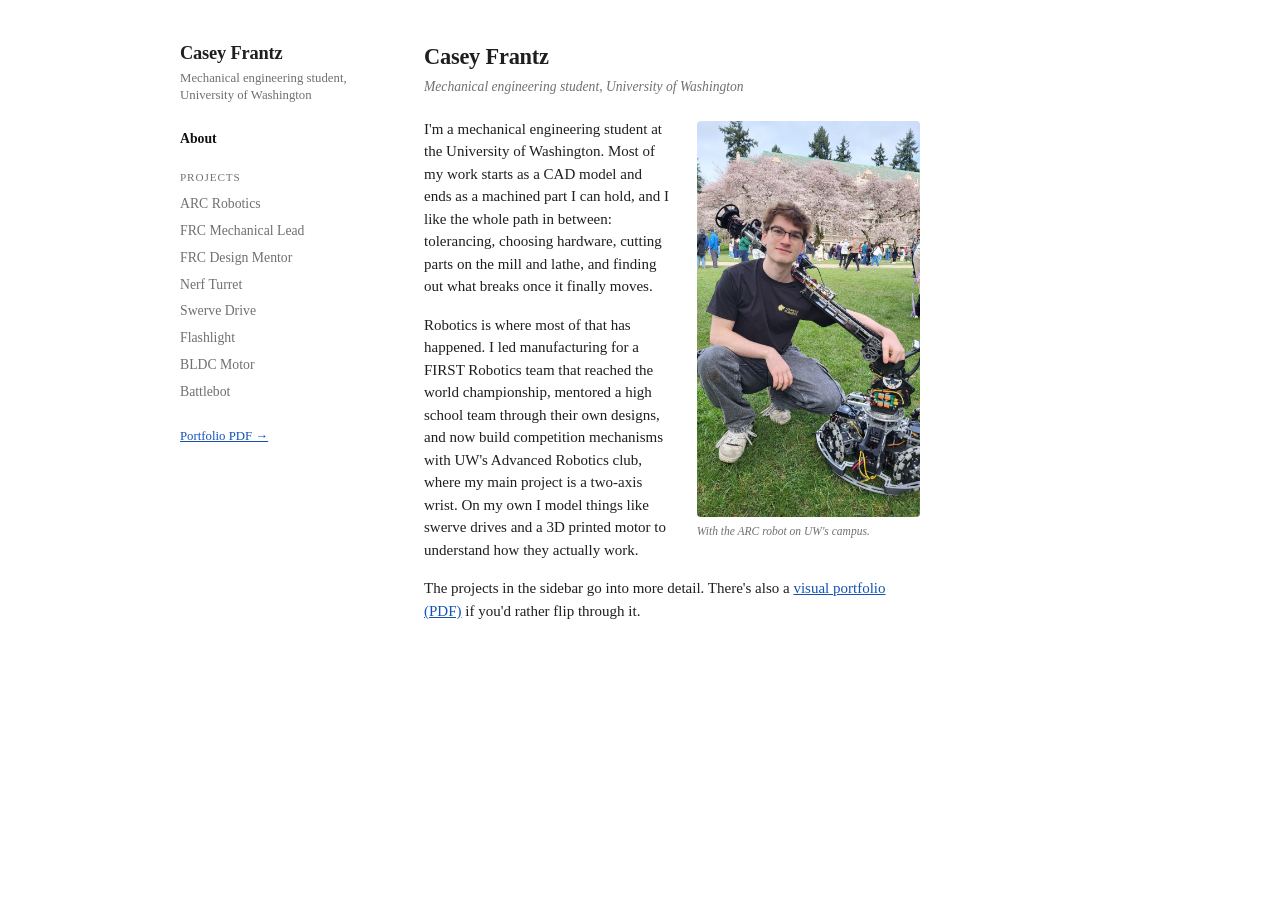
==== commit 36224a82: "Add a photo of Casey to the About section Portrait with the ARC robot on the UW campus, floated besi" ====
--- a/index.html
+++ b/index.html
@@ -29,6 +29,7 @@
   <main class="content">
     <h1>Casey Frantz</h1>
     <p class="meta">Mechanical engineering student, University of Washington</p>
+    <figure class="about-photo"><img src="img/casey.jpg" alt="Casey Frantz kneeling with the ARC robot on the University of Washington campus"><figcaption>With the ARC robot on UW's campus.</figcaption></figure>
     <p>I'm a mechanical engineering student at the University of Washington. Most of my work starts as a CAD model and ends as a machined part I can hold, and I like the whole path in between: tolerancing, choosing hardware, cutting parts on the mill and lathe, and finding out what breaks once it finally moves.</p>
     <p>Robotics is where most of that has happened. I led manufacturing for a FIRST Robotics team that reached the world championship, mentored a high school team through their own designs, and now build competition mechanisms with UW's Advanced Robotics club, where my main project is a two-axis wrist. On my own I model things like swerve drives and a 3D printed motor to understand how they actually work.</p>
     <p>The projects in the sidebar go into more detail. There's also a <a href="casey-frantz-portfolio.pdf">visual portfolio (PDF)</a> if you'd rather flip through it.</p>
--- a/style.css
+++ b/style.css
@@ -6,19 +6,9 @@
   --rule: #e6e6e6;
   --active: #111111;
 }
-@media (prefers-color-scheme: dark) {
-  :root {
-    --bg: #141414;
-    --text: #e4e4e4;
-    --muted: #9a9a9a;
-    --link: #7ea6ff;
-    --rule: #2a2a2a;
-    --active: #ffffff;
-  }
-}
 
 * { box-sizing: border-box; }
-html { -webkit-text-size-adjust: 100%; }
+html { -webkit-text-size-adjust: 100%; color-scheme: light; }
 body {
   margin: 0;
   background: var(--bg);
@@ -104,6 +94,33 @@
 }
 .content p { margin: 0 0 1rem; }
 .content a { color: var(--link); }
+.about-photo {
+  float: right;
+  width: 15rem;
+  max-width: 45%;
+  margin: 0.2rem 0 1rem 1.5rem;
+}
+.about-photo img {
+  display: block;
+  width: 100%;
+  height: auto;
+  border-radius: 4px;
+}
+.about-photo figcaption {
+  color: var(--muted);
+  font-size: 0.72rem;
+  font-style: italic;
+  margin-top: 0.35rem;
+}
+@media (max-width: 760px) {
+  .about-photo {
+    float: none;
+    width: 100%;
+    max-width: 18rem;
+    margin: 0 0 1.25rem;
+  }
+}
+
 .back {
   display: inline-block;
   font-size: 0.8rem;
@@ -115,27 +132,35 @@
 
 /* Gallery */
 .gallery {
-  display: grid;
-  grid-template-columns: repeat(auto-fill, minmax(140px, 1fr));
-  gap: 0.5rem;
+  columns: 170px;
+  column-gap: 0.6rem;
   margin: 1.5rem 0 0;
+}
+.gallery figure {
+  break-inside: avoid;
+  -webkit-column-break-inside: avoid;
+  margin: 0 0 0.6rem;
 }
 .gallery a {
   display: block;
-  border: 1px solid var(--rule);
-  border-radius: 4px;
+  line-height: 0;
+  border-radius: 3px;
   overflow: hidden;
-  background: #fff;
-  line-height: 0;
 }
 .gallery img {
+  display: block;
   width: 100%;
-  height: 130px;
-  object-fit: contain;
-  background: #fff;
+  height: auto;
   transition: transform 0.15s ease;
 }
-.gallery a:hover img { transform: scale(1.03); }
+.gallery a:hover img { transform: scale(1.02); }
+.gallery figcaption {
+  color: var(--muted);
+  font-size: 0.72rem;
+  font-style: italic;
+  line-height: 1.3;
+  margin-top: 0.3rem;
+}
 
 /* Mobile */
 @media (max-width: 760px) {
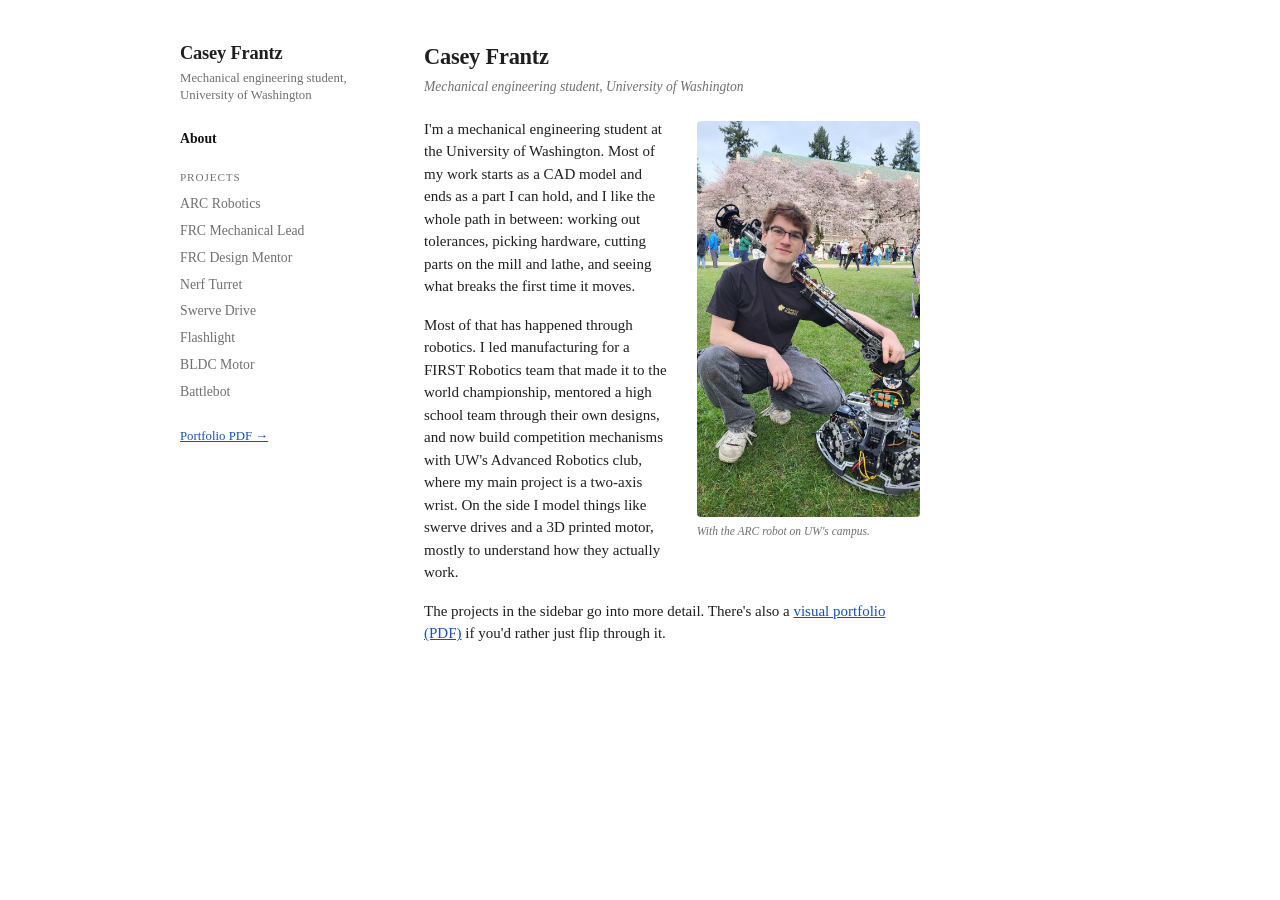
==== commit 73e2f5e9: "Humanize copy across all pages Vary sentence rhythm, cut repetition, and add a bit more first-person" ====
--- a/index.html
+++ b/index.html
@@ -30,9 +30,9 @@
     <h1>Casey Frantz</h1>
     <p class="meta">Mechanical engineering student, University of Washington</p>
     <figure class="about-photo"><img src="img/casey.jpg" alt="Casey Frantz kneeling with the ARC robot on the University of Washington campus"><figcaption>With the ARC robot on UW's campus.</figcaption></figure>
-    <p>I'm a mechanical engineering student at the University of Washington. Most of my work starts as a CAD model and ends as a machined part I can hold, and I like the whole path in between: tolerancing, choosing hardware, cutting parts on the mill and lathe, and finding out what breaks once it finally moves.</p>
-    <p>Robotics is where most of that has happened. I led manufacturing for a FIRST Robotics team that reached the world championship, mentored a high school team through their own designs, and now build competition mechanisms with UW's Advanced Robotics club, where my main project is a two-axis wrist. On my own I model things like swerve drives and a 3D printed motor to understand how they actually work.</p>
-    <p>The projects in the sidebar go into more detail. There's also a <a href="casey-frantz-portfolio.pdf">visual portfolio (PDF)</a> if you'd rather flip through it.</p>
+    <p>I'm a mechanical engineering student at the University of Washington. Most of my work starts as a CAD model and ends as a part I can hold, and I like the whole path in between: working out tolerances, picking hardware, cutting parts on the mill and lathe, and seeing what breaks the first time it moves.</p>
+    <p>Most of that has happened through robotics. I led manufacturing for a FIRST Robotics team that made it to the world championship, mentored a high school team through their own designs, and now build competition mechanisms with UW's Advanced Robotics club, where my main project is a two-axis wrist. On the side I model things like swerve drives and a 3D printed motor, mostly to understand how they actually work.</p>
+    <p>The projects in the sidebar go into more detail. There's also a <a href="casey-frantz-portfolio.pdf">visual portfolio (PDF)</a> if you'd rather just flip through it.</p>
   </main>
   </div>
 </body>
--- a/style.css
+++ b/style.css
@@ -115,8 +115,8 @@
 @media (max-width: 760px) {
   .about-photo {
     float: none;
-    width: 100%;
-    max-width: 18rem;
+    width: 55%;
+    max-width: 12rem;
     margin: 0 0 1.25rem;
   }
 }
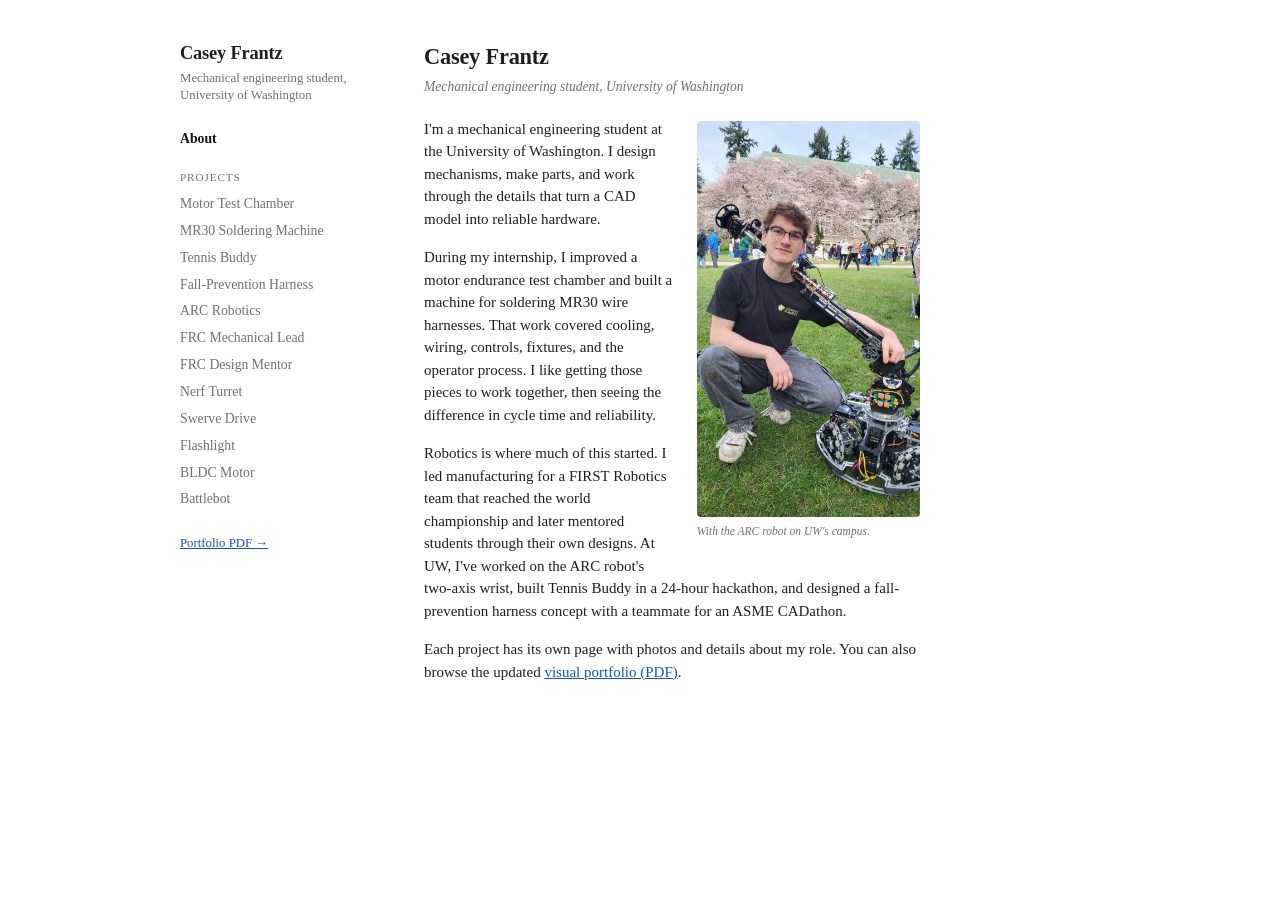
==== commit 1e17e66a: "Update portfolio with internship work, Tennis Buddy, and harness concept" ====
--- a/index.html
+++ b/index.html
@@ -13,8 +13,12 @@
     <p class="name"><a href="index.html">Casey Frantz</a></p>
     <p class="role">Mechanical engineering student, University of Washington</p>
     <ul class="nav">
-      <li><a href="index.html" class="active">About</a></li>
+      <li><a href="index.html" class="active" aria-current="page">About</a></li>
       <li class="section-label">Projects</li>
+      <li><a href="motor-test-chamber.html">Motor Test Chamber</a></li>
+      <li><a href="mr30-soldering.html">MR30 Soldering Machine</a></li>
+      <li><a href="tennis-buddy.html">Tennis Buddy</a></li>
+      <li><a href="fall-prevention-harness.html">Fall-Prevention Harness</a></li>
       <li><a href="arc-robotics.html">ARC Robotics</a></li>
       <li><a href="frc-lead.html">FRC Mechanical Lead</a></li>
       <li><a href="frc-mentor.html">FRC Design Mentor</a></li>
@@ -30,9 +34,10 @@
     <h1>Casey Frantz</h1>
     <p class="meta">Mechanical engineering student, University of Washington</p>
     <figure class="about-photo"><img src="img/casey.jpg" alt="Casey Frantz kneeling with the ARC robot on the University of Washington campus"><figcaption>With the ARC robot on UW's campus.</figcaption></figure>
-    <p>I'm a mechanical engineering student at the University of Washington. Most of my work starts as a CAD model and ends as a part I can hold, and I like the whole path in between: working out tolerances, picking hardware, cutting parts on the mill and lathe, and seeing what breaks the first time it moves.</p>
-    <p>Most of that has happened through robotics. I led manufacturing for a FIRST Robotics team that made it to the world championship, mentored a high school team through their own designs, and now build competition mechanisms with UW's Advanced Robotics club, where my main project is a two-axis wrist. On the side I model things like swerve drives and a 3D printed motor, mostly to understand how they actually work.</p>
-    <p>The projects in the sidebar go into more detail. There's also a <a href="casey-frantz-portfolio.pdf">visual portfolio (PDF)</a> if you'd rather just flip through it.</p>
+    <p>I'm a mechanical engineering student at the University of Washington. I design mechanisms, make parts, and work through the details that turn a CAD model into reliable hardware.</p>
+    <p>During my internship, I improved a motor endurance test chamber and built a machine for soldering MR30 wire harnesses. That work covered cooling, wiring, controls, fixtures, and the operator process. I like getting those pieces to work together, then seeing the difference in cycle time and reliability.</p>
+    <p>Robotics is where much of this started. I led manufacturing for a FIRST Robotics team that reached the world championship and later mentored students through their own designs. At UW, I've worked on the ARC robot's two-axis wrist, built Tennis Buddy in a 24-hour hackathon, and designed a fall-prevention harness concept with a teammate for an ASME CADathon.</p>
+    <p>Each project has its own page with photos and details about my role. You can also browse the updated <a href="casey-frantz-portfolio.pdf">visual portfolio (PDF)</a>.</p>
   </main>
   </div>
 </body>
--- a/style.css
+++ b/style.css
@@ -169,10 +169,41 @@
     position: static;
     width: 100%;
     height: auto;
-    padding: 1.75rem 1.5rem 1rem;
+    padding: 1.5rem 1.25rem 1.25rem;
     border-bottom: 1px solid var(--rule);
   }
-  .nav { display: flex; flex-wrap: wrap; gap: 0.1rem 1rem; }
-  .nav .section-label { width: 100%; margin: 0.6rem 0 0.2rem; }
-  .content { padding: 1.75rem 1.5rem 3rem; max-width: 100%; }
-}
+  .sidebar .name { font-size: 1.3rem; }
+  .sidebar .role { margin-bottom: 1rem; }
+
+  /* Nav links become clear, tappable pill buttons */
+  .nav { display: flex; flex-wrap: wrap; gap: 0.5rem; }
+  .nav li { margin: 0; }
+  .nav .section-label {
+    width: 100%;
+    margin: 0.9rem 0 0.1rem;
+    font-size: 0.72rem;
+  }
+  .nav a {
+    padding: 0.55rem 0.9rem;
+    border: 1px solid var(--rule);
+    border-radius: 999px;
+    font-size: 0.95rem;
+    font-weight: 400;
+    line-height: 1;
+    color: var(--text);
+  }
+  .nav a:hover { color: var(--text); }
+  .nav a.active {
+    background: var(--active);
+    border-color: var(--active);
+    color: var(--bg);
+    font-weight: 400;
+  }
+  .sidebar .pdf-link { margin-top: 1.25rem; font-size: 0.9rem; }
+
+  /* Content: larger, easier-to-read body; clearer heading hierarchy */
+  .content { padding: 1.75rem 1.25rem 3rem; max-width: 100%; font-size: 16px; }
+  .content h1 { font-size: 1.55rem; }
+  .content .meta { font-size: 0.9rem; }
+  .back { font-size: 0.9rem; padding: 0.2rem 0; }
+}
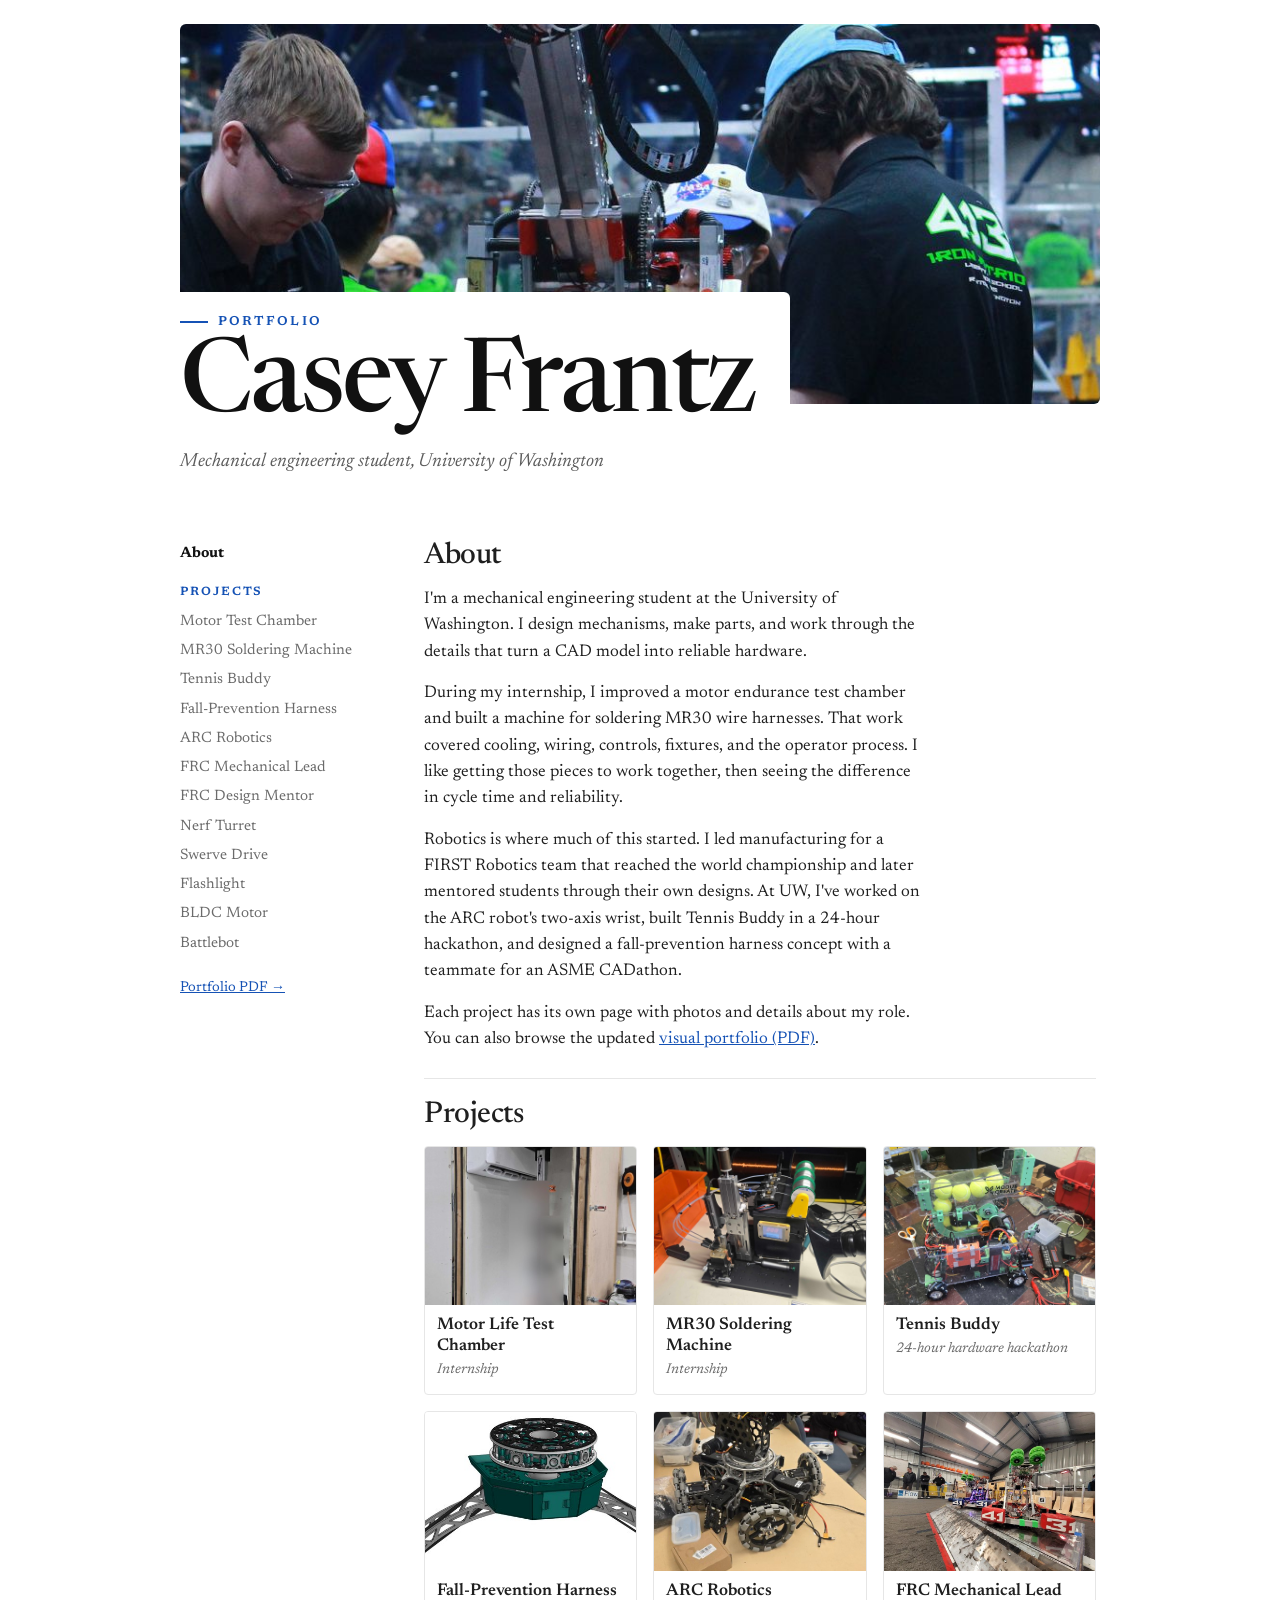
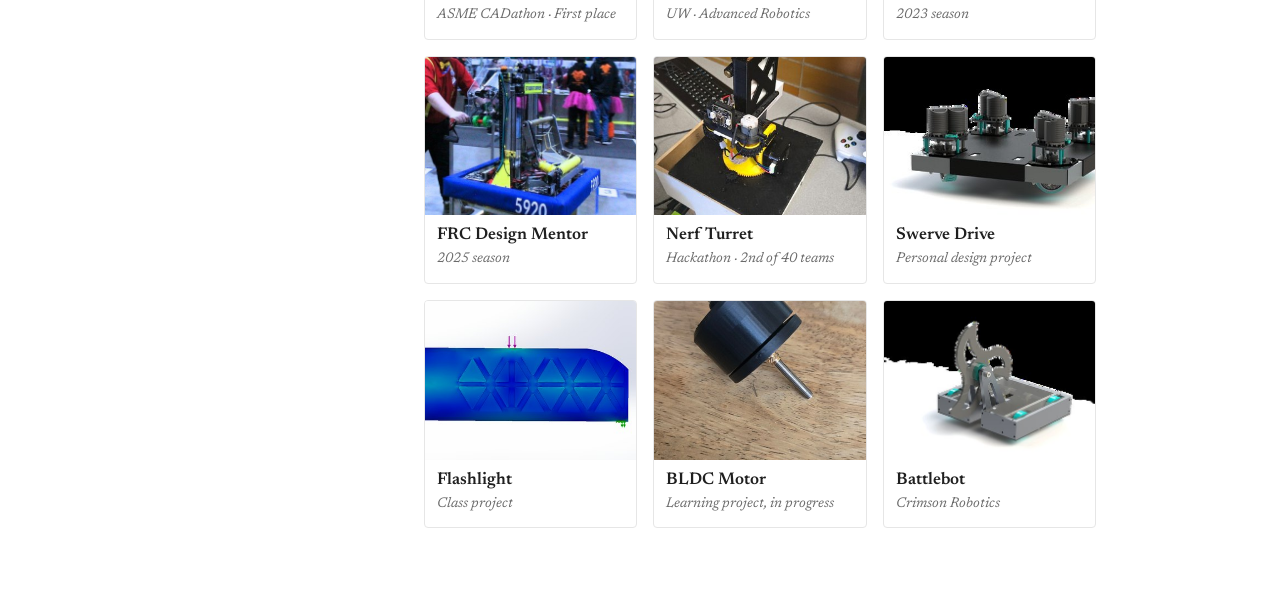
==== commit 8626c13f: "Replace portfolio site with supplied Claude outputs" ====
--- a/index.html
+++ b/index.html
@@ -5,13 +5,24 @@
   <meta name="viewport" content="width=device-width, initial-scale=1" />
   <title>Casey Frantz</title>
   <meta name="description" content="Casey Frantz, mechanical engineering student at the University of Washington. Robotics and motors." />
+  <link rel="preconnect" href="https://fonts.googleapis.com" />
+  <link rel="preconnect" href="https://fonts.gstatic.com" crossorigin />
+  <link rel="stylesheet" href="https://fonts.googleapis.com/css2?family=Newsreader:ital,opsz,wght@0,6..72,400..700;1,6..72,400..700&display=swap" />
   <link rel="stylesheet" href="style.css" />
 </head>
-<body>
+<body class="home">
+  <header class="hero">
+    <div class="hero-frame">
+      <img class="hero-img" src="img/banner.jpg" alt="Casey Frantz working on the team's robot in the pits at the FIRST Robotics world championship">
+      <div class="hero-card">
+        <p class="eyebrow">Portfolio</p>
+        <h1>Casey Frantz</h1>
+        <p class="hero-sub">Mechanical engineering student, University of Washington</p>
+      </div>
+    </div>
+  </header>
   <div class="layout">
   <nav class="sidebar">
-    <p class="name"><a href="index.html">Casey Frantz</a></p>
-    <p class="role">Mechanical engineering student, University of Washington</p>
     <ul class="nav">
       <li><a href="index.html" class="active" aria-current="page">About</a></li>
       <li class="section-label">Projects</li>
@@ -31,13 +42,30 @@
     <p class="pdf-link"><a href="casey-frantz-portfolio.pdf">Portfolio PDF &rarr;</a></p>
   </nav>
   <main class="content">
-    <h1>Casey Frantz</h1>
-    <p class="meta">Mechanical engineering student, University of Washington</p>
-    <figure class="about-photo"><img src="img/casey.jpg" alt="Casey Frantz kneeling with the ARC robot on the University of Washington campus"><figcaption>With the ARC robot on UW's campus.</figcaption></figure>
-    <p>I'm a mechanical engineering student at the University of Washington. I design mechanisms, make parts, and work through the details that turn a CAD model into reliable hardware.</p>
-    <p>During my internship, I improved a motor endurance test chamber and built a machine for soldering MR30 wire harnesses. That work covered cooling, wiring, controls, fixtures, and the operator process. I like getting those pieces to work together, then seeing the difference in cycle time and reliability.</p>
-    <p>Robotics is where much of this started. I led manufacturing for a FIRST Robotics team that reached the world championship and later mentored students through their own designs. At UW, I've worked on the ARC robot's two-axis wrist, built Tennis Buddy in a 24-hour hackathon, and designed a fall-prevention harness concept with a teammate for an ASME CADathon.</p>
-    <p>Each project has its own page with photos and details about my role. You can also browse the updated <a href="casey-frantz-portfolio.pdf">visual portfolio (PDF)</a>.</p>
+    <div class="prose">
+      <h2>About</h2>
+      <p>I'm a mechanical engineering student at the University of Washington. I design mechanisms, make parts, and work through the details that turn a CAD model into reliable hardware.</p>
+      <p>During my internship, I improved a motor endurance test chamber and built a machine for soldering MR30 wire harnesses. That work covered cooling, wiring, controls, fixtures, and the operator process. I like getting those pieces to work together, then seeing the difference in cycle time and reliability.</p>
+      <p>Robotics is where much of this started. I led manufacturing for a FIRST Robotics team that reached the world championship and later mentored students through their own designs. At UW, I've worked on the ARC robot's two-axis wrist, built Tennis Buddy in a 24-hour hackathon, and designed a fall-prevention harness concept with a teammate for an ASME CADathon.</p>
+      <p>Each project has its own page with photos and details about my role. You can also browse the updated <a href="casey-frantz-portfolio.pdf">visual portfolio (PDF)</a>.</p>
+    </div>
+    <section class="projects">
+      <h2>Projects</h2>
+      <div class="cards">
+        <a class="card" href="motor-test-chamber.html"><div class="card-img"><img src="img/chamber-build.jpg" alt="" loading="lazy"></div><div class="card-body"><div class="card-title">Motor Life Test Chamber</div><div class="card-meta">Internship</div></div></a>
+        <a class="card" href="mr30-soldering.html"><div class="card-img"><img src="img/soldering-machine.jpg" alt="" loading="lazy"></div><div class="card-body"><div class="card-title">MR30 Soldering Machine</div><div class="card-meta">Internship</div></div></a>
+        <a class="card" href="tennis-buddy.html"><div class="card-img"><img src="img/tennis-build.jpg" alt="" loading="lazy"></div><div class="card-body"><div class="card-title">Tennis Buddy</div><div class="card-meta">24-hour hardware hackathon</div></div></a>
+        <a class="card" href="fall-prevention-harness.html"><div class="card-img"><img src="img/harness-carrier.jpg" alt="" loading="lazy"></div><div class="card-body"><div class="card-title">Fall-Prevention Harness</div><div class="card-meta">ASME CADathon · First place</div></div></a>
+        <a class="card" href="arc-robotics.html"><div class="card-img"><img src="img/arc-robot.jpg" alt="" loading="lazy"></div><div class="card-body"><div class="card-title">ARC Robotics</div><div class="card-meta">UW · Advanced Robotics</div></div></a>
+        <a class="card" href="frc-lead.html"><div class="card-img"><img src="img/lead-robot.jpg" alt="" loading="lazy"></div><div class="card-body"><div class="card-title">FRC Mechanical Lead</div><div class="card-meta">2023 season</div></div></a>
+        <a class="card" href="frc-mentor.html"><div class="card-img"><img src="img/mentor-robot.jpg" alt="" loading="lazy"></div><div class="card-body"><div class="card-title">FRC Design Mentor</div><div class="card-meta">2025 season</div></div></a>
+        <a class="card" href="nerf-turret.html"><div class="card-img"><img src="img/turret-photo.jpg" alt="" loading="lazy"></div><div class="card-body"><div class="card-title">Nerf Turret</div><div class="card-meta">Hackathon · 2nd of 40 teams</div></div></a>
+        <a class="card" href="swerve-drive.html"><div class="card-img"><img src="img/swerve-modules.jpg" alt="" loading="lazy"></div><div class="card-body"><div class="card-title">Swerve Drive</div><div class="card-meta">Personal design project</div></div></a>
+        <a class="card" href="flashlight.html"><div class="card-img"><img src="img/flashlight-fea.jpg" alt="" loading="lazy"></div><div class="card-body"><div class="card-title">Flashlight</div><div class="card-meta">Class project</div></div></a>
+        <a class="card" href="bldc-motor.html"><div class="card-img"><img src="img/bldc-print.jpg" alt="" loading="lazy"></div><div class="card-body"><div class="card-title">BLDC Motor</div><div class="card-meta">Learning project, in progress</div></div></a>
+        <a class="card" href="battlebot.html"><div class="card-img"><img src="img/battlebot-cad.jpg" alt="" loading="lazy"></div><div class="card-body"><div class="card-title">Battlebot</div><div class="card-meta">Crimson Robotics</div></div></a>
+      </div>
+    </section>
   </main>
   </div>
 </body>
--- a/style.css
+++ b/style.css
@@ -1,10 +1,12 @@
 :root {
   --bg: #ffffff;
   --text: #1f1f1f;
-  --muted: #707070;
+  --muted: #6b6b6b;
   --link: #1552b5;
+  --link-hover: #0d3a85;
   --rule: #e6e6e6;
   --active: #111111;
+  --serif: "Newsreader", "Times New Roman", Times, serif;
 }
 
 * { box-sizing: border-box; }
@@ -13,17 +15,79 @@
   margin: 0;
   background: var(--bg);
   color: var(--text);
-  font-family: Georgia, Charter, "Times New Roman", serif;
-  font-size: 15px;
-  line-height: 1.5;
-}
-
+  font-family: var(--serif);
+  font-optical-sizing: auto;
+  font-size: 17px;
+  line-height: 1.55;
+}
+a { color: var(--link); }
+a:hover { color: var(--link-hover); }
+
+/* Hero banner (home page) */
+.hero {
+  max-width: 60rem;
+  margin: 0 auto;
+  padding: 24px 20px 0;
+}
+.hero-frame { position: relative; }
+.hero-img {
+  display: block;
+  width: 100%;
+  height: clamp(220px, 34vw, 380px);
+  object-fit: cover;
+  object-position: 40% 30%;
+  border-radius: 6px;
+}
+.hero-card {
+  position: absolute;
+  left: 0;
+  bottom: -72px;
+  max-width: calc(100% - 32px);
+  padding: 20px 36px 0 0;
+  background: var(--bg);
+  border-top-right-radius: 6px;
+}
+.eyebrow {
+  margin: 0 0 8px;
+  display: flex;
+  align-items: center;
+  gap: 10px;
+  font-size: 13px;
+  font-weight: 600;
+  letter-spacing: 0.16em;
+  text-transform: uppercase;
+  color: var(--link);
+}
+.eyebrow::before {
+  content: "";
+  display: inline-block;
+  width: 28px;
+  height: 2px;
+  background: var(--link);
+}
+.hero h1 {
+  margin: 0;
+  font-weight: 500;
+  font-size: clamp(48px, 8vw, 108px);
+  line-height: 0.92;
+  letter-spacing: -0.03em;
+  color: var(--active);
+}
+.hero-sub {
+  margin: 12px 0 0;
+  font-size: 19px;
+  font-style: italic;
+  color: #5c5c5c;
+}
+
+/* Layout */
 .layout {
   display: flex;
   align-items: flex-start;
   max-width: 60rem;
   margin: 0 auto;
 }
+.home .layout { margin-top: 96px; }
 
 /* Sidebar */
 .sidebar {
@@ -33,45 +97,45 @@
   width: 15rem;
   flex: none;
   padding: 2.5rem 1.25rem 2rem;
-  height: 100vh;
+  max-height: 100vh;
   overflow-y: auto;
+  font-size: 16px;
 }
 .sidebar .name {
-  font-size: 1.15rem;
-  font-weight: 700;
-  letter-spacing: -0.01em;
-  margin: 0 0 0.15rem;
+  font-size: 24px;
+  font-weight: 500;
+  line-height: 1.1;
+  letter-spacing: -0.02em;
+  margin: 0 0 2px;
 }
 .sidebar .name a { color: var(--text); text-decoration: none; }
 .sidebar .role {
   color: var(--muted);
-  font-size: 0.8rem;
-  margin: 0 0 1.4rem;
+  font-size: 14px;
+  font-style: italic;
+  margin: 4px 0 1.3rem;
   line-height: 1.35;
 }
 .nav { list-style: none; margin: 0; padding: 0; }
-.nav li { margin: 0 0 0.15rem; }
+.nav li { margin: 0 0 2px; }
 .nav .section-label {
-  color: var(--muted);
-  font-size: 0.7rem;
+  color: var(--link);
+  font-size: 12px;
+  font-weight: 600;
   text-transform: uppercase;
-  letter-spacing: 0.08em;
-  margin: 1.1rem 0 0.4rem;
+  letter-spacing: 0.16em;
+  margin: 16px 0 6px;
 }
 .nav a {
   color: var(--muted);
   text-decoration: none;
-  font-size: 0.86rem;
-  display: block;
-  padding: 0.12rem 0;
+  font-size: 15px;
+  display: block;
+  padding: 2px 0;
 }
 .nav a:hover { color: var(--text); }
 .nav a.active { color: var(--active); font-weight: 700; }
-.sidebar .pdf-link {
-  margin-top: 1.4rem;
-  font-size: 0.8rem;
-}
-.sidebar .pdf-link a { color: var(--link); }
+.sidebar .pdf-link { margin-top: 1.3rem; font-size: 14px; }
 
 /* Content */
 .content {
@@ -80,57 +144,80 @@
   max-width: 34rem;
   padding: 2.5rem 1.5rem 4rem;
 }
+.home .content { max-width: none; }
+.prose { max-width: 31rem; }
+.content p { margin: 0 0 15px; }
 .content h1 {
-  font-size: 1.4rem;
-  font-weight: 700;
-  letter-spacing: -0.01em;
-  margin: 0 0 0.2rem;
+  font-size: 36px;
+  font-weight: 500;
+  line-height: 1.08;
+  letter-spacing: -0.02em;
+  margin: 0 0 6px;
+}
+.content h2 {
+  font-size: 30px;
+  font-weight: 500;
+  line-height: 1.1;
+  letter-spacing: -0.015em;
+  margin: 0 0 14px;
 }
 .content .meta {
   color: var(--muted);
   font-style: italic;
-  font-size: 0.85rem;
-  margin: 0 0 1.3rem;
-}
-.content p { margin: 0 0 1rem; }
-.content a { color: var(--link); }
-.about-photo {
-  float: right;
-  width: 15rem;
-  max-width: 45%;
-  margin: 0.2rem 0 1rem 1.5rem;
-}
-.about-photo img {
-  display: block;
-  width: 100%;
-  height: auto;
-  border-radius: 4px;
-}
-.about-photo figcaption {
-  color: var(--muted);
-  font-size: 0.72rem;
-  font-style: italic;
-  margin-top: 0.35rem;
-}
-@media (max-width: 760px) {
-  .about-photo {
-    float: none;
-    width: 55%;
-    max-width: 12rem;
-    margin: 0 0 1.25rem;
-  }
+  font-size: 18px;
+  margin: 0 0 22px;
 }
 
 .back {
   display: inline-block;
-  font-size: 0.8rem;
+  font-size: 14px;
   color: var(--muted);
   text-decoration: none;
   margin-bottom: 1.5rem;
 }
 .back:hover { color: var(--text); }
 
-/* Gallery */
+/* Project blocks (home page) */
+.projects {
+  margin-top: 24px;
+  padding-top: 20px;
+  border-top: 1px solid var(--rule);
+}
+.cards {
+  display: grid;
+  grid-template-columns: repeat(auto-fill, minmax(200px, 1fr));
+  gap: 16px;
+}
+.card {
+  display: flex;
+  flex-direction: column;
+  border: 1px solid var(--rule);
+  border-radius: 4px;
+  overflow: hidden;
+  color: var(--text);
+  text-decoration: none;
+  background: var(--bg);
+}
+.card:hover { border-color: #bdbdbd; color: var(--text); }
+.card-img {
+  aspect-ratio: 4 / 3;
+  overflow: hidden;
+  background: #f2f2f2;
+}
+.card-img img {
+  display: block;
+  width: 100%;
+  height: 100%;
+  object-fit: cover;
+  transition: transform 0.2s ease;
+}
+.card:hover .card-img img { transform: scale(1.03); }
+.card-body { padding: 10px 12px 12px; }
+.card-title { font-size: 17px; font-weight: 600; line-height: 1.25; }
+.card:hover .card-title { color: var(--link); }
+.card-meta { margin-top: 3px; color: var(--muted); font-size: 14px; font-style: italic; }
+
+/* Gallery (project pages) */
 .gallery {
   columns: 170px;
   column-gap: 0.6rem;
@@ -156,7 +243,7 @@
 .gallery a:hover img { transform: scale(1.02); }
 .gallery figcaption {
   color: var(--muted);
-  font-size: 0.72rem;
+  font-size: 13px;
   font-style: italic;
   line-height: 1.3;
   margin-top: 0.3rem;
@@ -164,46 +251,42 @@
 
 /* Mobile */
 @media (max-width: 760px) {
+  .hero { padding: 16px 16px 0; }
+  .hero-card { bottom: -60px; padding: 14px 24px 0 0; }
+  .hero-sub { font-size: 16px; }
+  .home .layout { margin-top: 80px; }
+
   .layout { flex-direction: column; }
   .sidebar {
     position: static;
     width: 100%;
-    height: auto;
+    max-height: none;
     padding: 1.5rem 1.25rem 1.25rem;
     border-bottom: 1px solid var(--rule);
   }
-  .sidebar .name { font-size: 1.3rem; }
   .sidebar .role { margin-bottom: 1rem; }
 
-  /* Nav links become clear, tappable pill buttons */
+  /* Nav links become tappable pill buttons */
   .nav { display: flex; flex-wrap: wrap; gap: 0.5rem; }
   .nav li { margin: 0; }
-  .nav .section-label {
-    width: 100%;
-    margin: 0.9rem 0 0.1rem;
-    font-size: 0.72rem;
-  }
+  .nav .section-label { width: 100%; margin: 0.9rem 0 0.1rem; }
   .nav a {
     padding: 0.55rem 0.9rem;
     border: 1px solid var(--rule);
     border-radius: 999px;
     font-size: 0.95rem;
-    font-weight: 400;
     line-height: 1;
     color: var(--text);
   }
-  .nav a:hover { color: var(--text); }
   .nav a.active {
     background: var(--active);
     border-color: var(--active);
     color: var(--bg);
     font-weight: 400;
   }
-  .sidebar .pdf-link { margin-top: 1.25rem; font-size: 0.9rem; }
-
-  /* Content: larger, easier-to-read body; clearer heading hierarchy */
-  .content { padding: 1.75rem 1.25rem 3rem; max-width: 100%; font-size: 16px; }
-  .content h1 { font-size: 1.55rem; }
-  .content .meta { font-size: 0.9rem; }
-  .back { font-size: 0.9rem; padding: 0.2rem 0; }
-}
+  .sidebar .pdf-link { margin-top: 1.25rem; font-size: 0.95rem; }
+
+  .content { padding: 1.75rem 1.25rem 3rem; max-width: 100%; }
+  .content h1 { font-size: 30px; }
+  .back { padding: 0.2rem 0; }
+}
